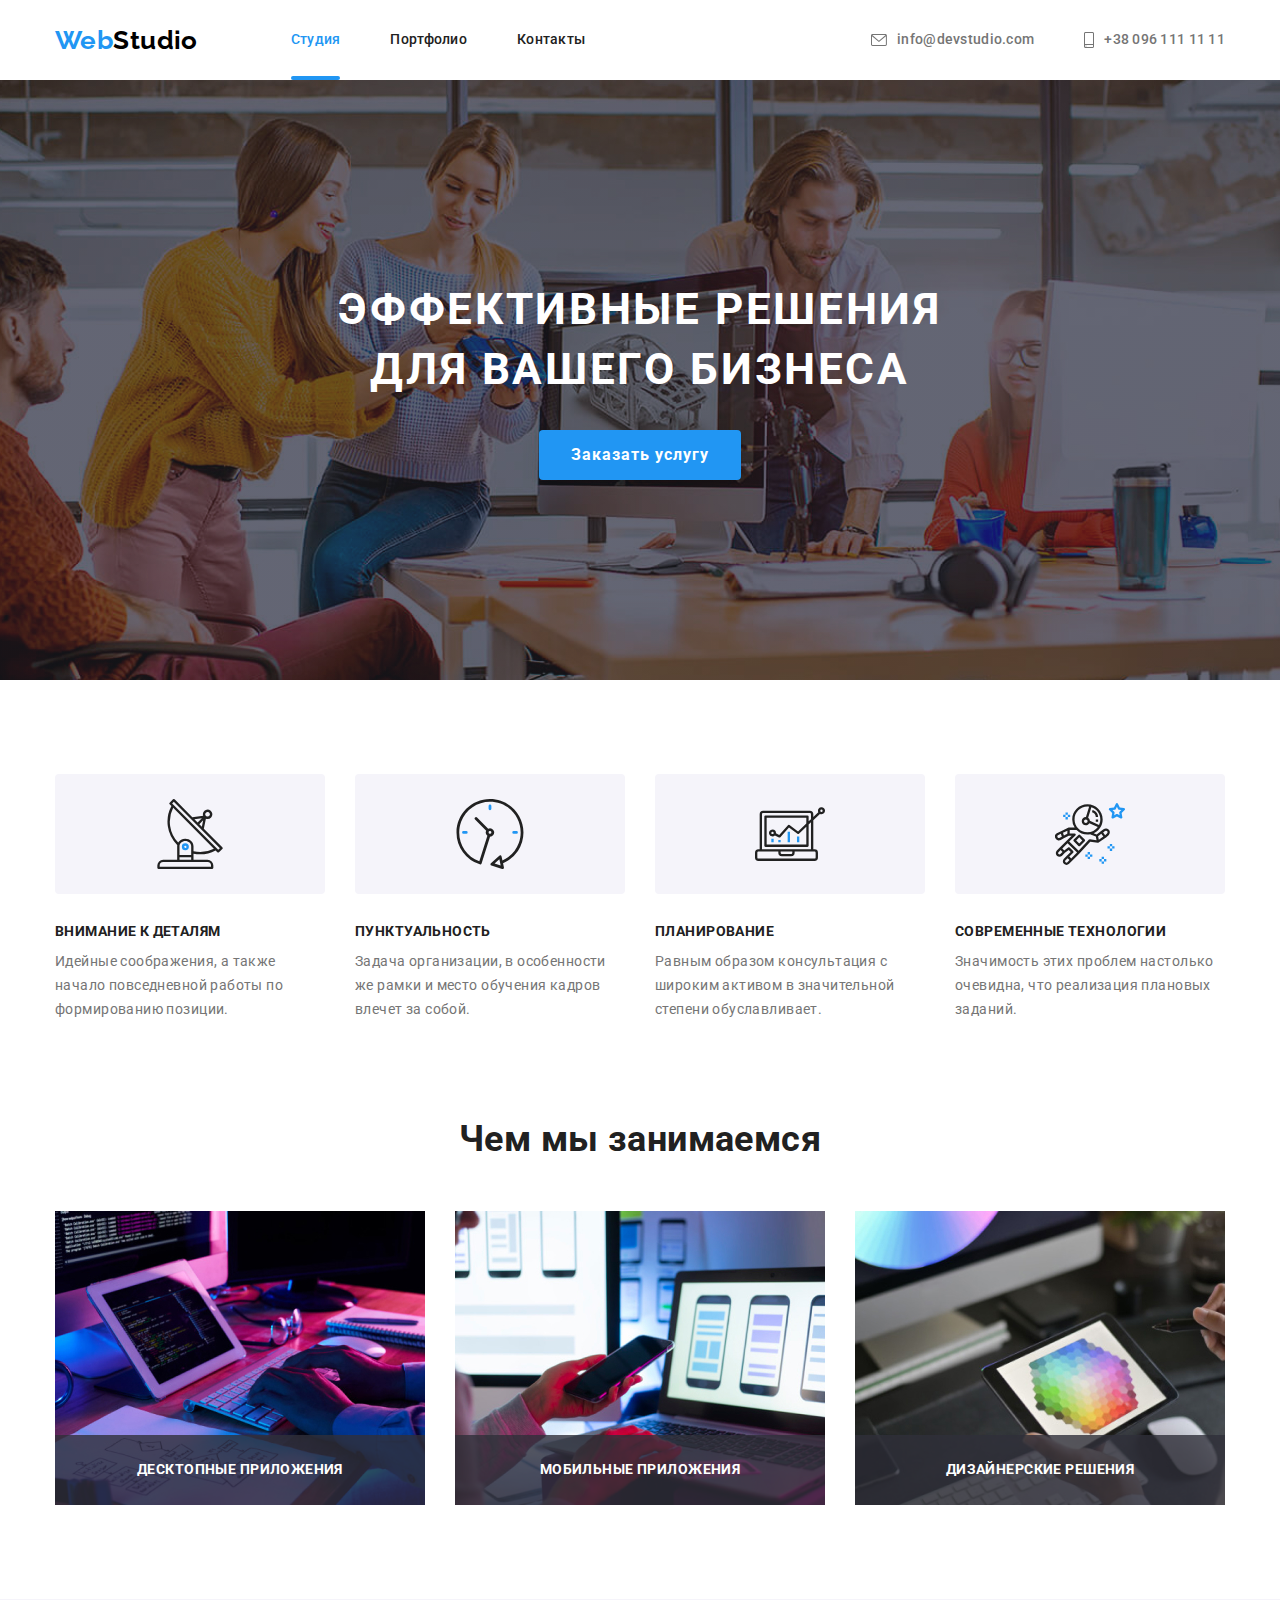
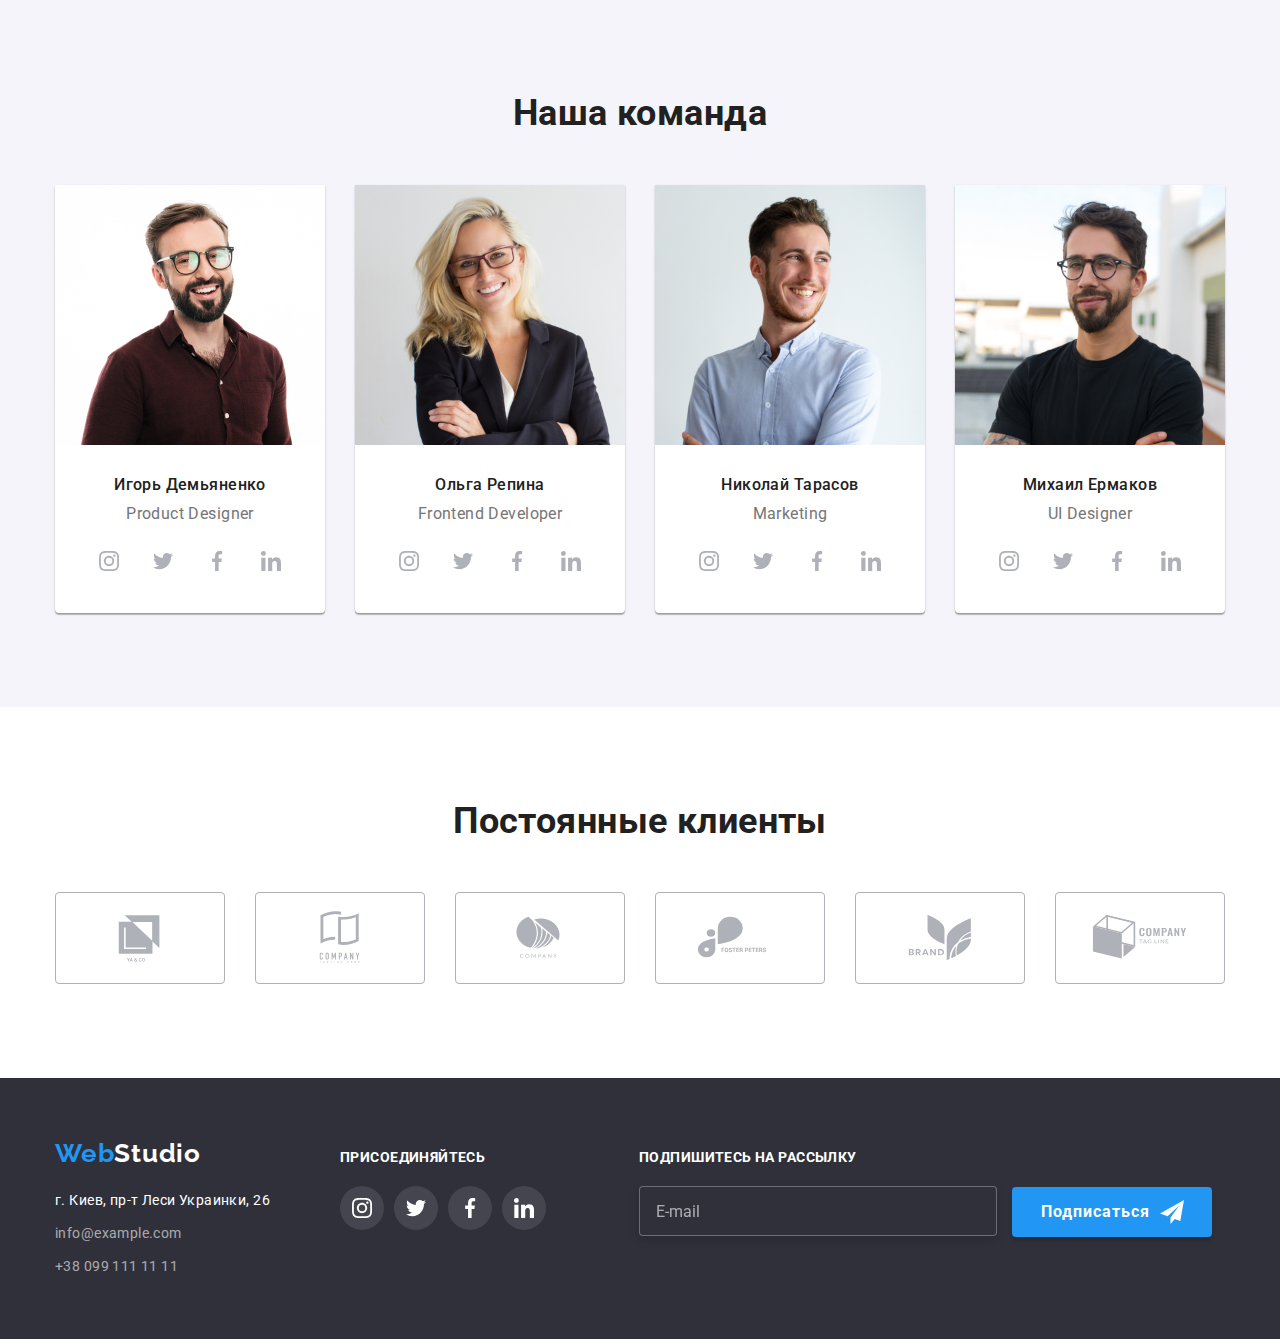
==== index.html @ da0dde0f "Initial commit" ====
<!DOCTYPE html>
<html lang="ru">
<head>
<meta charset="UTF-8">
<meta http-equiv="X-UA-Compatible" content="IE=edge">
<meta name="viewport" content="width=device-width, initial-scale=1.0">
<title>Студія</title>
<!-- Шрифти -->
<link rel="preconnect" href="https://fonts.googleapis.com">
<link rel="preconnect" href="https://fonts.gstatic.com" crossorigin>
<link href="https://fonts.googleapis.com/css2?family=Raleway:wght@700&family=Roboto:wght@400;500;700;900&display=swap"
    rel="stylesheet">
    <!-- Нормалізація стилів -->
    <link rel="stylesheet" href="https://cdn.jsdelivr.net/npm/modern-normalize@1.1.0/modern-normalize.min.css">
    <!-- Підключення стилів -->
<link rel="stylesheet" href="./css/styles.css">
</head>
<body>
    <!-- Секція хедер -->
<header class="header">
<div class="container header-container">
<nav class="header-nav">
    <a class="header-logo link" href="./index.html"> <span class="organization">Web</span>Studio</a>
    <ul class="header-list list">
    <li class="header-list-item"><a class="header-link link current-link" href="./index.html">Студия</a></li>
    <li class="header-list-item"><a class="header-link link" href="./portfolio.html">Портфолио</a></li>
    <li class="header-list-item"><a class="header-link link" href="">Контакты</a></li>
    </ul>
</nav>
<ul class="header-group list">
<li class="header-gp">
    <a class="header-contact link" href="mailto:info@devstudio.com">
    <svg class="header-icon" width="16" height="12">
        <use href="./images/icons.svg#icon-mail"></use>
    </svg>
    info@devstudio.com</a>
</li>
<li class="header-gp">
    <a class="header-contact link" href="tel:+380961111111">
    <svg class="header-icon" width="10" height="16">
        <use href="./images/icons.svg#icon-smartphone"></use>
    </svg>
    +38 096 111 11 11</a>
</li>
</ul>
</div>
</header>
<!-- Блок мейн -->
<main>
    <!-- Секція Hero-->
<section class="hero hero-overlay">
    <div class="container">
    <h1 class="hero-title">Эффективные решения для вашего бизнеса</h1>
    <button class="hero-button" type="button" data-modal-open>Заказать услугу</button>
    </div>
</section>
<!-- Features -->
<section class="features section">
    <div class="container">
    <h2 hidden class="visually-hidden">Особенности</h2>
    <ul class="features-list list">
        <li class="features-list-item">
            <div class="feature-box">
                <svg width="70" height="70">
                    <use href="./images/icons.svg#icon-antenna"></use>
                </svg>
                </div>
            <h3 class="upper-text">Внимание к деталям</h3>
            <p class="under-text">Идейные соображения, а также начало повседневной работы по формированию позиции.</p>
            </li>
        <li class="features-list-item">
            <div class="feature-box">
                <svg width="70" height="70">
                    <use href="./images/icons.svg#icon-clock"></use>
                </svg>
            </div>
            <h3 class="upper-text">Пунктуальность</h3>
            <p class="under-text">Задача организации, в особенности же рамки и место обучения кадров влечет за собой.</p>
        </li>
        <li class="features-list-item">
            <div class="feature-box">
                <svg width="70" height="70">
                    <use href="./images/icons.svg#icon-diagram"></use>
                </svg>
            </div>
            <h3 class="upper-text">Планирование</h3>
            <p class="under-text">Равным образом консультация с широким активом в значительной степени обуславливает.</p>
        </li>
        <li class="features-list-item">
            <div class="feature-box">
                <svg width="70" height="70">
                    <use href="./images/icons.svg#icon-astronaut"></use>
                </svg>
            </div>
            <h3 class="upper-text">Современные технологии</h3>
            <p class="under-text">Значимость этих проблем настолько очевидна, что реализация плановых заданий.</p>
        </li>
    </ul>
    </div>
</section>
<!-- About -->
<section class="about section-about">
    <div class="container">
    <h2 class="section-title">Чем мы занимаемся</h2>
    <ul class="about-list card-set list">
        <li class="about-desktop card-set-item">
            <div class="about-overlay">
            <img src="./images/about/box-1.jpg" alt="Рабочий стол" width="370" height="294" />
            <p class="about-desc">Десктопные приложения</p>
        </div>
        </li>
        <li class="about-desktop card-set-item">
            <div class="about-overlay">
            <img src="./images/about/box-2.jpg" alt="Рабочий стол" width="370" height="294" />
            <p class="about-desc">Мобильные приложения</p>
        </div>
        </li>
        <li class="about-desktop card-set-item">
            <div class="about-overlay">
                <img src="./images/about/box-3.jpg" alt="Рабочий стол" width="370" height="294" />
            <p class="about-desc">Дизайнерские решения</p>
        </div>
        </li>
    </ul>
    </div>
</section>
<!-- Team -->
<section class="team section">
    <div class="container">
    <h2 class="section-title">Наша команда</h2>
    <ul class="team-list card-set list">
        <li class="about-team card-set-item">
            <img src="./images/team/team-card-1.jpg" alt="Дизайнер продукту" width="270" height="260"/>
            <div class="card-team">
                <h3 class="upper-title">Игорь Демьяненко</h3>
                <p class="under-txt" lang="en">Product Designer</p>
                <ul class="team-social list">
                <li class="social-item">
                <a class="social-link link" aria-label="instagram" href="">
                    <svg class="social-icon" width="20" height="20">
                        <use href="./images/icons.svg#icon-instagram"></use>
                    </svg>
                </a>
                    </li>
                    <li class="social-item">
                        <a class="social-link link" aria-label="twitter" href="">
                            <svg class="social-icon" width="20" height="20">
                                <use href="./images/icons.svg#icon-twitter"></use>
                            </svg>
                        </a>
                    </li>
                    <li class="social-item">
                        <a class="social-link link" aria-label="facebook" href="">
                            <svg class="social-icon" width="20" height="20">
                                <use href="./images/icons.svg#icon-facebook"></use>
                            </svg>
                        </a>
                    </li>
                    <li class="social-item">
                        <a class="social-link link" aria-label="linkedin" href="">
                            <svg class="social-icon" width="20" height="20">
                                <use href="./images/icons.svg#icon-linkedin"></use>
                            </svg>
                        </a>
                    </li>
                    </ul>
                </div>
            </li>
        <li class="about-team card-set-item">
            <img src="./images/team/team-card-2.jpg" alt="Фронтенд розробник" width="270" height="260"/>
            <div class="card-team">
                <h3 class="upper-title">Ольга Репина</h3>
                <p class="under-txt" lang="en">Frontend Developer</p>
                <ul class="team-social list">
                    <li class="social-item">
                        <a class="social-link link"  aria-label="instagram" href="">
                            <svg class="social-icon" width="20" height="20">
                                <use href="./images/icons.svg#icon-instagram"></use>
                            </svg>
                        </a>
                    </li>
                    <li class="social-item">
                        <a class="social-link link" aria-label="twitter" href="">
                            <svg class="social-icon" width="20" height="20">
                                <use href="./images/icons.svg#icon-twitter"></use>
                            </svg>
                        </a>
                    </li>
                    <li class="social-item">
                        <a class="social-link link" aria-label="facebook" href="">
                            <svg class="social-icon" width="20" height="20">
                                <use href="./images/icons.svg#icon-facebook"></use>
                            </svg>
                        </a>
                    </li>
                    <li class="social-item">
                        <a class="social-link link" aria-label="linkedin" href="">
                            <svg class="social-icon" width="20" height="20">
                                <use href="./images/icons.svg#icon-linkedin"></use>
                            </svg>
                        </a>
                    </li>
                </ul>
                </div>
            </li>
        <li class="about-team card-set-item">
            <img src="./images/team/team-card-3.jpg" alt="Маркетинг" width="270" height="260"/>
            <div class="card-team">
                <h3 class="upper-title">Николай Тарасов</h3>
                <p class="under-txt" lang="en">Marketing</p>
                <ul class="team-social list">
                    <li class="social-item">
                        <a class="social-link link" aria-label="instagram" href="">
                            <svg class="social-icon" width="20" height="20">
                                <use href="./images/icons.svg#icon-instagram"></use>
                            </svg>
                        </a>
                    </li>
                    <li class="social-item">
                        <a class="social-link link" aria-label="twitter" href="">
                            <svg class="social-icon" width="20" height="20">
                                <use href="./images/icons.svg#icon-twitter"></use>
                            </svg>
                        </a>
                    </li>
                    <li class="social-item">
                        <a class="social-link link" aria-label="facebook" href="">
                            <svg class="social-icon" width="20" height="20">
                                <use href="./images/icons.svg#icon-facebook"></use>
                            </svg>
                        </a>
                    </li>
                    <li class="social-item">
                        <a class="social-link link" aria-label="linkedin" href="">
                            <svg class="social-icon" width="20" height="20">
                                <use href="./images/icons.svg#icon-linkedin"></use>
                            </svg>
                        </a>
                    </li>
                </ul>
                </div>
            </li>
        <li class="about-team card-set-item">
            <img src="./images/team/team-card-4.jpg" alt="Дизайнер інтерфейсу користувача" width="270" height="260"/>
            <div class="card-team">
                <h3 class="upper-title">Михаил Ермаков</h3>
                <p class="under-txt" lang="en">UI Designer</p>
                <ul class="team-social list">
                    <li class="social-item">
                        <a class="social-link link" aria-label="instagram" href="">
                            <svg class="social-icon" width="20" height="20">
                                <use href="./images/icons.svg#icon-instagram"></use>
                            </svg>
                        </a>
                    </li>
                    <li class="social-item">
                        <a class="social-link link" aria-label="twitter" href="">
                            <svg class="social-icon" width="20" height="20">
                                <use href="./images/icons.svg#icon-twitter"></use>
                            </svg>
                        </a>
                    </li>
                    <li class="social-item">
                        <a class="social-link link" aria-label="facebook" href="">
                            <svg class="social-icon" width="20" height="20">
                                <use href="./images/icons.svg#icon-facebook"></use>
                            </svg>
                        </a>
                    </li>
                    <li class="social-item">
                        <a class="social-link link" aria-label="linkedin" href="">
                            <svg class="social-icon" width="20" height="20">
                                <use href="./images/icons.svg#icon-linkedin"></use>
                            </svg>
                        </a>
                    </li>
                </ul>
                </div>
            </li>
    </ul>
    </div>
</section>
<!-- Clients -->
<section class="clients section">
    <div class="container">
        <h2 class="section-title">Постоянные клиенты</h2>
        <ul class="client-list list">
            <li class="client-item">
                <a class="client-link link" href="">
                    <svg class="client-icon" width="106" height="60"> 
                        <use href="./images/icons.svg#icon-client-1"></use>
                    </svg>
                </a>
            </li>
            <li class="client-item">
                <a class="client-link link" href="">
                    <svg class="client-icon" width="106" height="60">
                        <use href="./images/icons.svg#icon-client-2"></use>
                    </svg>
                </a>
            </li>
            <li class="client-item">
                <a class="client-link link" href="">
                    <svg class="client-icon" width="106" height="60">
                        <use href="./images/icons.svg#icon-client-3"></use>
                    </svg>
                </a>
            </li>
            <li class="client-item">
                <a class="client-link link" href="">
                    <svg class="client-icon" width="106" height="60">
                        <use href="./images/icons.svg#icon-client-4"></use>
                    </svg>
                </a>
            </li>
            <li class="client-item">
                <a class="client-link link" href="">
                    <svg class="client-icon" width="106" height="60">
                        <use href="./images/icons.svg#icon-client-5"></use>
                    </svg>
                </a>
            </li>
            <li class="client-item">
                <a class="client-link link" href="">
                    <svg class="client-icon" width="106" height="60">
                        <use href="./images/icons.svg#icon-client-6"></use>
                    </svg>
                </a>
            </li>
        </ul>
    </div>
</section>
</main>
<!-- Секція футер -->
<footer class="footer">
    <div class="container footer-container">
        <div class="footer-tank">
        <a class="footer-logo link" href="./index.html"> <span class="organization">Web</span>Studio</a>
        <address class="address">
        <ul class="footer-group list">
    <li class="footer-address"><a class="footer-link-address link" href="https://goo.gl/maps/piqngm7oDQpEDh6u6" target="_blank" rel="noopener nofollow noreferrer">г. Киев, пр-т Леси
        Украинки, 26</a></li>
    <li class="footer-contact"><a class="footer-link link" href="mailto:info@example.com">info@example.com</a></li>
    <li class="footer-contact"><a class="footer-link link" href="tel:+380991111111">+38 099 111 11 11</a></li>
    </ul>
    </address>
    </div>
    <div class="footer-social">
        <p class="footer-subtitle">присоединяйтесь</p>
        <ul class="footer-social-list list">
            <li class="footer-social-item">
                <a class="footer-social-link link" href="">
                    <svg class="footer-social-icon" width="20" height="20">
                        <use href="./images/icons.svg#icon-instagram"></use>
                    </svg>
                </a>
            </li>
            <li class="footer-social-item">
                <a class="footer-social-link link" href="">
                    <svg class="footer-social-icon" width="20" height="20">
                        <use href="./images/icons.svg#icon-twitter"></use>
                    </svg>
                </a>
            </li>
            <li class="footer-social-item">
                <a class="footer-social-link link" href="">
                    <svg class="footer-social-icon" width="20" height="20">
                        <use href="./images/icons.svg#icon-facebook"></use>
                    </svg>
                </a>
            </li>
            <li class="footer-social-item">
                <a class="footer-social-link link" href="">
                    <svg class="footer-social-icon" width="20" height="20">
                        <use href="./images/icons.svg#icon-linkedin"></use>
                    </svg>
                </a>
            </li>
        </ul>
    </div>
    <!-- Форма підписки -->
    <form>
        <label class="footer-form">
            <p class="footer-form-title">Подпишитесь на рассылку</p>
            <input class="footer-form-contact" type="email" name="email" placeholder="E-mail" required />
            <button class="footer-form-button" type="submit">Подписаться
                <svg class="footer-form-icon" width="24" height="24">
                    <use href="./images/icons.svg#icon-send"></use>
                </svg>
            </button>
        </label>
    </form>
    </div>
</footer>
<!-- Модальне вікно -->
<div class="backdrop is-hidden" data-modal>
    <div class="modal">
        <button class="modal-close-button" type="button" data-modal-close>
        <svg class="modal-icon-close" width="18" height="18">
            <use href="./images/icons.svg#icon-close"></use>
        </svg>
        </button>
            <form>
                <strong class="modal-form-title">Оставьте свои данные, мы вам перезвоним</strong>
            <label class="modal-form-user">
                <span class="modal-form-name">Имя</span>
                <input class="modal-form-data" type="text" name="user-name">
                <svg class="modal-form-icon" width="18" height="18">
                    <use href="./images/icons.svg#icon-human"></use>
                </svg>
            </label>
            <label class="modal-form-user">
                <span class="tel-mail-comment">Телефон</span>
                <input class="modal-form-data" type="tel" name="phone-number">
                <svg class="modal-form-icon" width="18" height="18">
                    <use href="./images/icons.svg#icon-phone"></use>
                </svg>
            </label>
            <label class="modal-form-user">
                <span class="tel-mail-comment">Почта</span>
                <input class="modal-form-data" type="email" name="email">
                <svg class="modal-form-icon" width="18" height="18">
                    <use href="./images/icons.svg#icon-email"></use>
                </svg> 
            </label>
            <label class="modal-comment">
                <span class="tel-mail-comment">Комментарий</span>
                <textarea class="modal-form-comment" placeholder="Введите текст"></textarea>
            </label>
            <label class="form-checkbox">
                <input class="visually-hidden form-checkbox-input" type="checkbox" name="user-agreement" checked>
                <span class="form-checkbox-custom-checkbox">
                    <svg class="form-checkbox-icon" width="11" height="8">
                        <use href="./images/icons.svg#icon-check"></use>
                    </svg>
                </span>
                <span class="form-checkbox-agreement">Соглашаюсь с рассылкой и принимаю
                <a class="form-checkbox-conditions" href="">Условия договора</a>
                </span>
            </label>
            <button class="modal-form-button" type="submit">Отправить</button>
        </form>
        </div>
    </div>
<script src="./js/modal.js"></script>
</body>
</html>
---- css/styles.css ----
:root {
    --main-font: "Roboto";
    --secondary-font: "Raleway";
    --accent-txt-color: #2196F3;
    --txt-color: #757575;
    --whte-txt-color: #FFFFFF;
    --dark-txt-color: #212121;

    --items: 3;
    --indent: 30px;
}

body {
    font-family: var(--main-font), sans-serif;
    font-size: 14px;
    color: var(--txt-color);
    background-color: var(--whte-txt-color);
    letter-spacing: 0.03em;
}

h1,
h2,
h3,
h4,
h5,
h6,
p,
ul {
    margin: 0;
}

img {
    display: block;
    max-width: 100%;
    height: auto;
}

.container {
    width: 1200px;
    padding-left: 15px;
    padding-right: 15px;
    margin-left: auto;
    margin-right: auto;
}

.link {
    text-decoration: none;
}

.list {
    list-style: none;
    margin: 0;
    padding: 0;
}

.header {
    background-color: var(--whte-txt-color);
}

.header-container {
    display: flex;
    align-items: center;
}

.header-nav {
    display: flex;
    align-items: center;
}

.header-list {
    display: flex;
    align-items: center;
}

.header-logo {
    font-family: Raleway;
    font-style: normal;
    font-weight: 700;
    font-size: 26px;
    line-height: 1.19;
    color: #000000;
    margin-right: 93px;

}

.organization {
    font-family: Raleway;
    font-style: normal;
    font-weight: 700;
    font-size: 26px;
    line-height: 1.19;
    color: var(--accent-txt-color)
}

.header-list-item:not(:last-child) {
    margin-right: 50px;
}

.header-link {
    font-weight: 500;
    line-height: 1.14;
    letter-spacing: 0.02em;
    color: var(--dark-txt-color);
    display: block;
    padding: 32px 0;

    transition-property: color;
    transition-duration: 250ms;
    transition-timing-function: cubic-bezier(0.4, 0, 0.2, 1);
}

.current-link {
    position: relative;
    color: var(--accent-txt-color);

}

.current-link::after {
    content: "";
    position: absolute;
    bottom: 0;
    left: 0;
    width: 100%;
    height: 4px;
    background-color: var(--accent-txt-color);
    border-radius: 2px;
}


.header-link:hover,
.header-link:focus {
    color: var(--accent-txt-color);
}

.header-group {
    margin-left: auto;
    display: flex;
    align-items: center;

}

.header-gp {
    font-weight: 500;
    line-height: 1.14;
    letter-spacing: 0.02em;
    color: var(--txt-color);
    margin-right: 50px;
}

.header-gp:last-child {
    margin-right: 0;
}

.header-contact {
    line-height: 1.14;
    letter-spacing: 0.02em;
    color: var(--txt-color);
    display: flex;
    align-items: center;
    padding: 32px 0;

    transition-property: color;
    transition-duration: 250ms;
    transition-timing-function: cubic-bezier(0.4, 0, 0.2, 1);
}

.header-icon {
    margin-right: 10px;
    fill: currentColor;

    transition-property: fill;
    transition-duration: 250ms;
    transition-timing-function: cubic-bezier(0.4, 0, 0.2, 1);
}

.header-contact:hover,
.header-contact:focus {
    color: var(--accent-txt-color);
}

.header-icon:hover,
.header-icon:focus {
    fill: var(--accent-txt-color);
}

.hero {
    background-color: #2F303A;
    text-align: center;
    padding: 200px 0;
}

.hero-overlay {
    max-width: 1600px;
    margin: 0 auto;
    background-image: linear-gradient(to right, rgba(47, 48, 58, 0.4), rgba(47, 48, 58, 0.4)),
        url(../images/hero/new-photo.jpg);
    background-repeat: no-repeat;
    background-size: cover;
    background-position: center;
}

.section {
    padding-top: 94px;
    padding-bottom: 94px;
}



.hero-title {
    font-size: 44px;
    line-height: 1.36;
    text-align: center;
    letter-spacing: 0.06em;
    text-transform: uppercase;
    color: var(--whte-txt-color);
    width: 696px;
    height: 120px;
    margin-left: auto;
    margin-right: auto;
    margin-bottom: 30px;
}

.hero-button {
    font-weight: 700;
    font-size: 16px;
    line-height: 1.88;
    text-align: center;
    letter-spacing: 0.06em;
    color: var(--whte-txt-color);
    background-color: var(--accent-txt-color);
    cursor: pointer;
    padding: 10px 32px;
    margin-left: auto;
    margin-right: auto;
    border-radius: 4px;
    border: none;
    box-shadow: 0px 4px 4px rgba(0, 0, 0, 0.15);

    transition-property: background-color;
    transition-duration: 250ms;
    transition-timing-function: cubic-bezier(0.4, 0, 0.2, 1);
}

.hero-button:hover {
    background-color: #188CE8;
}

.hero-button:focus {
    background-color: var(--accent-txt-color);
}

.visually-hidden {
    position: absolute;
    width: 1px;
    height: 1px;
    margin: -1px;
    border: 0;
    padding: 0;

    white-space: nowrap;
    clip-path: inset(100%);
    clip: rect(0 0 0 0);
    overflow: hidden;
}

.features-list {
    display: flex;
}

.features-list-item:not(:last-child) {
    margin-right: 30px;
    width: 270px;
}

.feature-box {
    display: flex;
    align-items: center;
    justify-content: center;
    height: 120px;
    margin-bottom: 30px;
    border-radius: 4px;
    background-color: #F5F4FA;
}

.upper-text {
    font-size: 14px;
    line-height: 1.14;
    text-transform: uppercase;
    color: var(--dark-txt-color);
    margin-bottom: 10px;
}

.under-text {
    line-height: 1.71;
    width: 270px;
    height: 75px;
}

.section-about {
    padding-top: 0;
    padding-bottom: 94px;
}

.section-title {
    font-size: 36px;
    line-height: 1.16;
    text-align: center;
    color: var(--dark-txt-color);
    margin-bottom: 50px;
}

.about-overlay {
    position: relative;
}

.about-desc {
    position: absolute;
    display: flex;
    align-items: center;
    justify-content: center;
    left: 0;
    bottom: 0;
    font-weight: 700;
    line-height: 1.14;
    text-transform: uppercase;
    color: var(--whte-txt-color);
    width: 100%;
    height: 70px;
    background-color: rgba(47, 48, 58, 0.8);
}

.about-team {
    width: 270px;
    background: var(--whte-txt-color);
    box-shadow: 0px 1px 3px rgba(0, 0, 0, 0.12), 0px 1px 1px rgba(0, 0, 0, 0.14), 0px 2px 1px rgba(0, 0, 0, 0.2);
    border-radius: 0px 0px 4px 4px;
    border: none;
}

.card-set {
    display: flex;
    flex-wrap: wrap;
    margin: calc(-1 * var(--indent) / 2);
}

.card-set-item {
    flex-basis: calc((100% - var(var(--indent)) * var(--items)) / var(--items));
    margin: calc(var(--indent) / 2);
}

.team {
    background-color: #F5F4FA;
}

.team-list {
    --items: 4;
}

.card-team {
    padding: 30px 0;
}

.upper-title {
    font-weight: 500;
    font-size: 16px;
    line-height: 1.19;
    color: var(--dark-txt-color);
    margin-bottom: 10px;
    text-align: center;
}

.under-txt {
    font-size: 16px;
    line-height: 1.19;
    text-align: center;
    margin-bottom: 16px;
}

.team-social {
    display: flex;
    justify-content: center;
}

.social-item:not(:last-child) {
    margin-right: 10px;
}

.social-link {
    display: flex;
    align-items: center;
    justify-content: center;
    width: 44px;
    height: 44px;
    border-radius: 50%;

    transition-property: background-color;
    transition-duration: 250ms;
    transition-timing-function: cubic-bezier(0.4, 0, 0.2, 1);
}

.social-icon {
    fill: #AFB1B8;

    transition-property: fill;
    transition-duration: 250ms;
    transition-timing-function: cubic-bezier(0.4, 0, 0.2, 1);
}

.social-link:hover,
.social-link:focus {
    background-color: var(--accent-txt-color);
}

.social-link:hover .social-icon,
.social-link:focus .social-icon {
    fill: var(--whte-txt-color)
}

.client-list {
    display: flex;
    justify-content: center;
}

.client-item:not(:last-child) {
    margin-right: 30px;
}

.client-link {
    display: flex;
    align-items: center;
    justify-content: center;
    width: 170px;
    height: 92px;
    border: 1px solid #AFB1B8;
    border-radius: 4px;

    transition-property: border;
    transition-duration: 250ms;
    transition-timing-function: cubic-bezier(0.4, 0, 0.2, 1);
}

.client-icon {
    fill: #AFB1B8;

    transition-property: fill;
    transition-duration: 250ms;
    transition-timing-function: cubic-bezier(0.4, 0, 0.2, 1);
}

.client-link:hover,
.client-link:focus {
    border: 1px solid var(--accent-txt-color);
}

.client-link:hover .client-icon,
.client-link:focus .client-icon {
    fill: var(--accent-txt-color)
}

.about-portfolio {
    display: flex;
    align-items: center;
    justify-content: center;
    margin-bottom: 50px;
}

.about-portfolio-item:not(:last-child) {
    margin-right: 8px;
}

.filter-button {
    font-weight: 500;
    font-family: inherit;
    font-size: 16px;
    line-height: 1.62;
    letter-spacing: 0.03em;
    color: var(--dark-txt-color);
    padding: 6px 22px;
    background-color: #F5F4FA;
    border: none;
    border-radius: 4px;
    color: var(--dark-txt-color);
    cursor: pointer;

    transition-property: color, background-color, box-shadow;
    transition-duration: 250ms;
    transition-timing-function: cubic-bezier(0.4, 0, 0.2, 1);
}

.filter-button:hover,
.filter-button:focus {
    color: var(--whte-txt-color);
    background-color: var(--accent-txt-color);
    box-shadow: 0px 3px 1px rgba(0, 0, 0, 0.1), 0px 1px 2px rgba(0, 0, 0, 0.08), 0px 2px 2px rgba(0, 0, 0, 0.12);
}

.active {
    color: var(--whte-txt-color);
    background-color: var(--accent-txt-color);
    box-shadow: 0px 3px 1px rgba(0, 0, 0, 0.1), 0px 1px 2px rgba(0, 0, 0, 0.08), 0px 2px 2px rgba(0, 0, 0, 0.12);
}

.about-project-item {
    width: 370px;
    background: var(--whte-txt-color);
    border: 1px solid #EEEEEE;
}

.card-link {
    display: block;
    cursor: pointer;

    transition-property: box-shadow;
    transition-duration: 250ms;
    transition-timing-function: cubic-bezier(0.4, 0, 0.2, 1);
}

.card-link:hover,
.card-link:focus {
    box-shadow: 0px 1px 1px rgba(0, 0, 0, 0.12), 0px 4px 4px rgba(0, 0, 0, 0.06), 1px 4px 6px rgba(0, 0, 0, 0.16);
}

.portfolio-overlay {
    position: relative;
    overflow: hidden;
}

.portfolio-desc {
    position: absolute;
    font-weight: 400;
    font-size: 18px;
    line-height: 1.56;
    color: var(--whte-txt-color);
    background-color: rgba(33, 150, 243, 0.9);
    display: block;
    width: 100%;
    height: 294px;
    top: 0;
    left: 0;
    padding: 63px 24px;

    transform: translateY(100%);
    transition-property: transform;
    transition-duration: 250ms;
    transition-timing-function: cubic-bezier(0.4, 0, 0.2, 1);
}

.portfolio-overlay:hover .portfolio-desc {
    transform: translateY(0);
}

.card-project {
    padding-top: 20px;
    padding-bottom: 20px;
    padding-left: 24px;
    padding-right: 24px;
}

.title-img {
    font-size: 18px;
    line-height: 2;
    letter-spacing: 0.06em;
    color: var(--dark-txt-color);
    margin-bottom: 4px;
}

.under-title {
    font-size: 16px;
    line-height: 1.87;
    color: var(--txt-color);
}

.footer {
    background-color: #2F303A;
    padding-top: 60px;
    padding-bottom: 60px;
}

.footer-container {
    display: flex;
    align-items: baseline;
}

.footer-tank {
    margin-right: 70px;
}

.footer-logo {
    font-family: 'Raleway';
    font-style: normal;
    font-weight: 700;
    font-size: 26px;
    line-height: 31px;
    letter-spacing: 0.03em;
    color: var(--whte-txt-color);
    display: block;
    align-items: center;
    margin-bottom: 20px;
}

.address {
    font-style: normal;
}

.footer-address {
    margin-bottom: 9px;

}

.footer-link-address {
    line-height: 1.71;
    color: var(--whte-txt-color)
}

.footer-contact:not(:last-child) {
    margin-bottom: 9px;
}

.footer-link:hover,
.footer-link:focus {
    color: var(--accent-txt-color);
}

.footer-link {
    line-height: 1.71;
    color: rgba(255, 255, 255, 0.6);

    transition-property: color;
    transition-duration: 250ms;
    transition-timing-function: cubic-bezier(0.4, 0, 0.2, 1);
}

.footer-social{
    margin-right: 93px;
}

.footer-subtitle {
    font-weight: 700;
    line-height: 1.14;
    letter-spacing: 0.03em;
    text-transform: uppercase;
    color: var(--whte-txt-color);
    margin-bottom: 20px;
}

.footer-social-list {
    display: flex;
}

.footer-social-item:not(:last-child) {
    margin-right: 10px;
}

.footer-social-link {
    display: flex;
    align-items: center;
    justify-content: center;
    width: 44px;
    height: 44px;
    border-radius: 50%;
    background-color: rgba(255, 255, 255, 0.1);
    padding: 12px;

    transition-property: background-color;
    transition-duration: 250ms;
    transition-timing-function: cubic-bezier(0.4, 0, 0.2, 1);
}

.footer-social-icon {
    fill: var(--whte-txt-color);
}

.footer-social-link:hover,
.footer-social-link:focus {
    background-color: var(--accent-txt-color);
}

.footer-form{
    display: block;
}

.footer-form-title {
    font-weight: 700;
    line-height: 1.14;
    text-transform: uppercase;
    color: var(--whte-txt-color);
    margin-bottom: 20px;
}

.footer-form-contact {
    width: 358px;
    height: 50px;
    font-size: 16px;
    line-height: 1.25;
    color: rgba(255, 255, 255);
    padding-top: 15px;
    padding-bottom: 15px;
    padding-left: 16px;
    margin-right: 12px;

    border: 1px solid rgba(255, 255, 255, 0.3);
    filter: drop-shadow(0px 4px 4px rgba(0, 0, 0, 0.15));
    border-radius: 4px;
    background-color: #2F303A;
}

.footer-form-contact::placeholder{
    font-size: 16px;
    line-height: 1.25;
    color: rgba(255, 255, 255, 0.6);
}

.footer-form-button {
    display: inline-flex;
    align-items: center;
    text-align: center;
    justify-content: center;
    width: 200px;
    height: 50px;
    font-weight: 700;
    font-size: 16px;
    line-height: 1.88;
    letter-spacing: 0.06em;
    padding: 10px 28px;
    color: var(--whte-txt-color);
    cursor: pointer;

    background-color: var(--accent-txt-color);
    border: none;
    box-shadow: 0px 4px 4px rgba(0, 0, 0, 0.15);
    border-radius: 4px;
}


.footer-form-icon {
    margin-left: 10px;
    fill: currentColor;
}

.backdrop {
    position: fixed;
    top: 0;
    left: 0;
    width: 100%;
    height: 100%;
    background-color: rgba(0, 0, 0, 0.2);

    opacity: 1;
    visibility: visible;
    pointer-events: initial;
    transition-property: opacity, visibility;
    transition-duration: 250ms;
    transition-timing-function: cubic-bezier(0.4, 0, 0.2, 1);
}

.backdrop.is-hidden {
    opacity: 0;
    visibility: hidden;
    pointer-events: none;
}

.modal {
    display: block;
    padding: 40px;
    position: absolute;
    top: 50%;
    left: 50%;
    transform: translate(-50%, -50%);
    min-width: 528px;
    min-height: 581px;
    background-color: var(--whte-txt-color);
    box-shadow: 0px 1px 3px rgba(0, 0, 0, 0.12), 0px 1px 1px rgba(0, 0, 0, 0.14), 0px 2px 1px rgba(0, 0, 0, 0.2);
    border-radius: 4px;
}

.modal-close-button {
    position: absolute;
    top: 8px;
    right: 8px;
    display: flex;
    align-items: center;
    justify-content: center;
    width: 30px;
    height: 30px;
    fill: #000000;
    background-color: var(--whte-txt-color);
    border: 1px solid rgba(0, 0, 0, 0.1);
    border-radius: 50%;
    cursor: pointer;
}

.modal-icon-close{
    position: absolute;
}

.modal-close-button:hover,
.modal-close-button:focus{
    outline: transparent;
    border: 1px solid var(--accent-txt-color);
    fill: var(--accent-txt-color);
}



.modal-form-title{
    display: block;
    font-weight: 700;
    font-size: 20px;
    line-height: 1.15;
    text-align: center;
    color: var(--dark-txt-color);
    margin-bottom: 12px;
}

.modal-form-user{
    display: block;
    position: relative;
    margin-top: 10px;
}

.modal-form-name{
    display: block;
    font-size: 12px;
    line-height: 1.16;
    letter-spacing: 0.01em;
    color: var(--txt-color);
    margin-bottom: 4px;
}

.modal-form-data{
    width: 100%;
    height: 40px;
    border: 1px solid rgba(33, 33, 33, 0.2);
    border-radius: 4px;
    padding-top: 12px;
    padding-bottom: 12px;
    padding-left: 42px;

    transition-property: outline, border;
    transition-duration: 250ms;
    transition-timing-function: cubic-bezier(0.4, 0, 0.2, 1);
}

.modal-form-data:focus{
    outline: transparent;
    border: 1px solid var(--accent-txt-color)
}

.modal-form-icon{
    position: absolute;
    left: 12px;
    bottom: 11px;
    fill: var(--dark-txt-color);
}

.modal-form-data:focus + .modal-form-icon{
    fill: var(--accent-txt-color);
}

.modal-comment{
    display: block;
    margin-bottom: 20px;
    margin-top: 10px;
}

.tel-mail-comment{
    display: block;
    font-size: 12px;
    line-height: 1.16;
    letter-spacing: 0.01em;
    color: var(--txt-color);
    margin-bottom: 4px;
}

.modal-form-comment{
    display: block;
    width: 100%;
    height: 120px;
    border: 1px solid rgba(33, 33, 33, 0.2);
    border-radius: 4px;
    padding: 12px 16px;

    transition-property: outline, border;
    transition-duration: 250ms;
    transition-timing-function: cubic-bezier(0.4, 0, 0.2, 1);
}

.modal-form-comment::placeholder{
    line-height: 1.14;
    letter-spacing: 0.01em;
    color: rgba(117, 117, 117, 0.5);
}

.modal-form-comment:focus{
    outline: transparent;
    border: 1px solid var(--accent-txt-color)
}

.form-checkbox{
    display: flex;
    align-items: center;
    justify-content: center;
    margin-bottom: 30px;
}

.form-checkbox-custom-checkbox{
    display: inline-flex;
    align-items: center;
    justify-content: center;
    width: 16px;
    height: 15px;
    color: var(--whte-txt-color);
    border: 2px solid var(--accent-txt-color);
    border-radius: 4px;
    margin-right: 7px;

}

.form-checkbox-icon{
    fill: var(--whte-txt-color);
}

.form-checkbox-input:checked + .form-checkbox-custom-checkbox{
    background-color: var(--accent-txt-color);
}

.form-checkbox-agreement{
    line-height: 1.71;
    color: var(--txt-color);
}

.form-checkbox-conditions{
    font-weight: 400;
    line-height: 1.71;
    color: var(--accent-txt-color);
}

.modal-form-button{
    display: block;
    width: 200px;
    height: 50px;
    font-weight: 700;
    font-size: 16px;
    line-height: 1.88;
    justify-content: center;
    letter-spacing: 0.06em;
    margin-left: auto;
    margin-right: auto;
    color: var(--whte-txt-color);
    background-color: var(--accent-txt-color);
    border: none;
    box-shadow: 0px 4px 4px rgba(0, 0, 0, 0.15);
    border-radius: 4px;
    cursor: pointer;

    transition-property: background-color;
    transition-duration: 250ms;
    transition-timing-function: cubic-bezier(0.4, 0, 0.2, 1);
}

.modal-form-button:hover{
    background-color: #188CE8 ;
}

.modal-form-button:focus{
    background-color: var(--accent-txt-color);
}
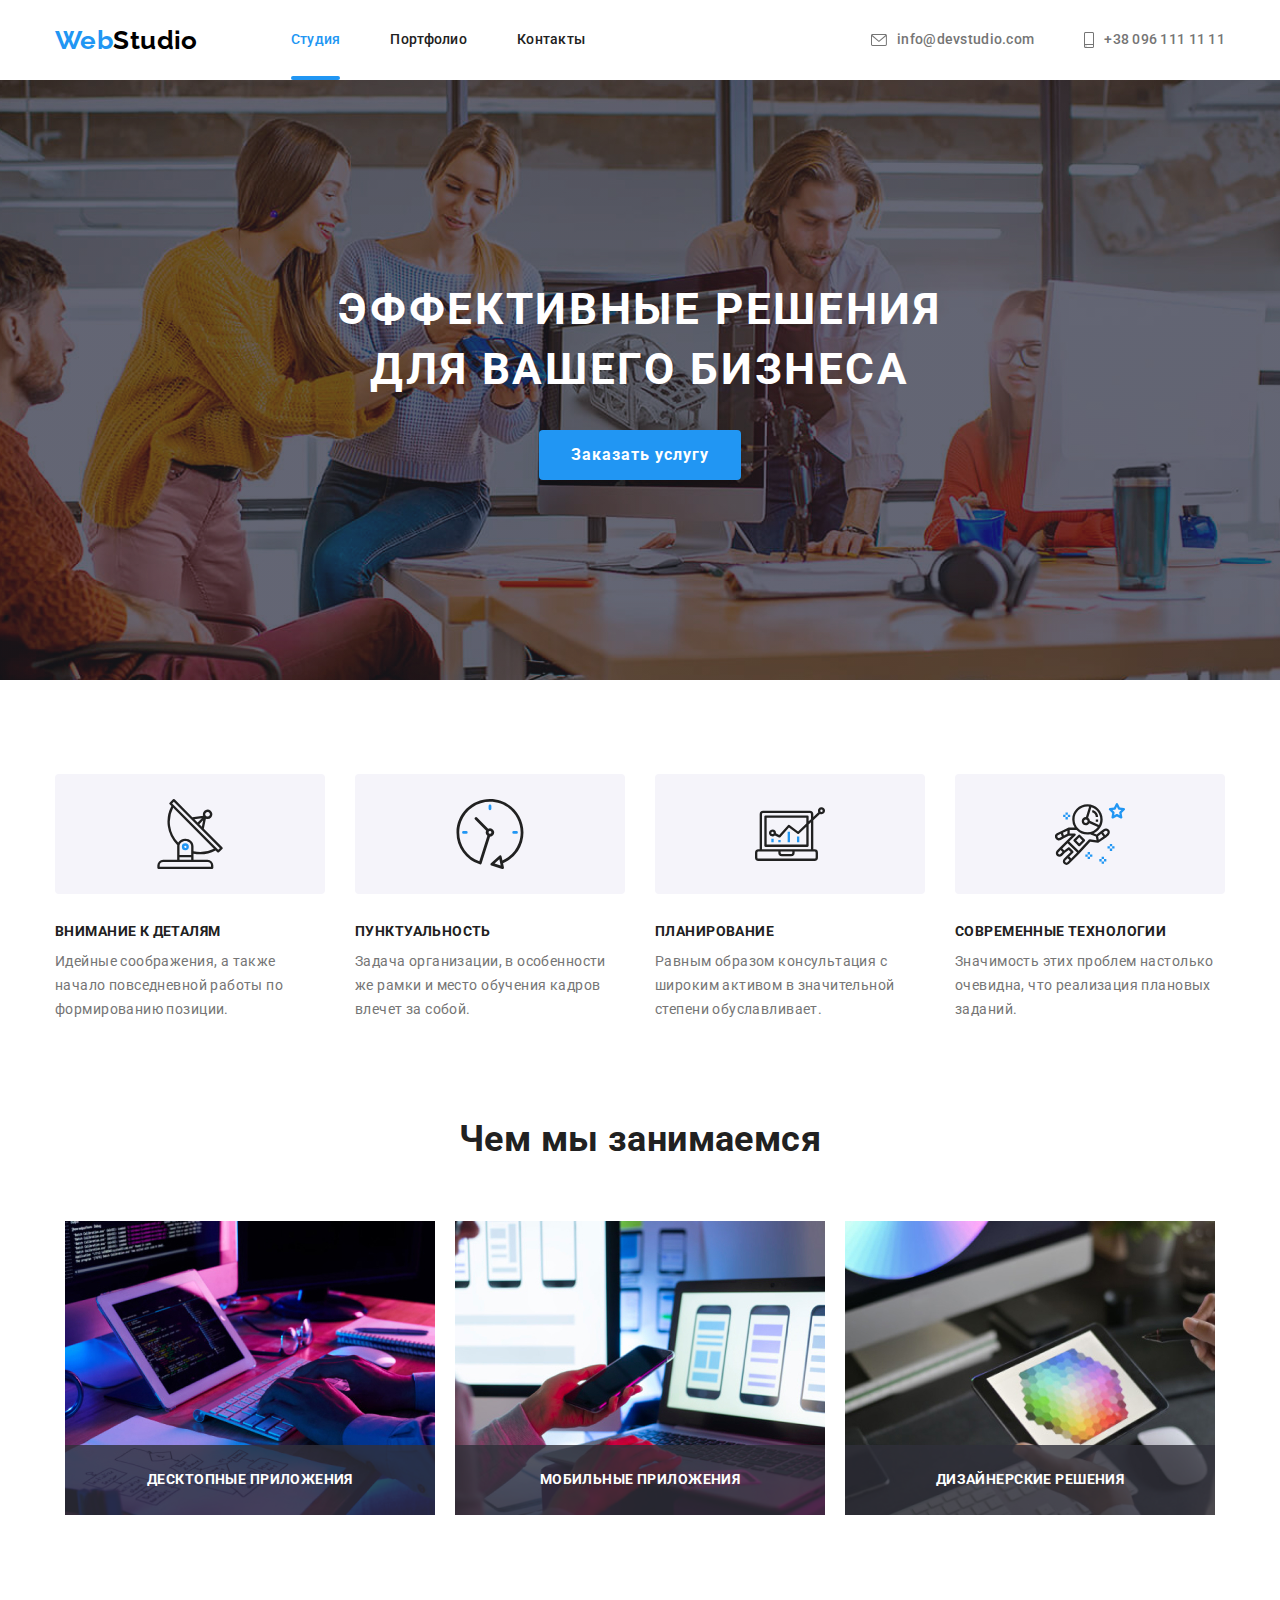
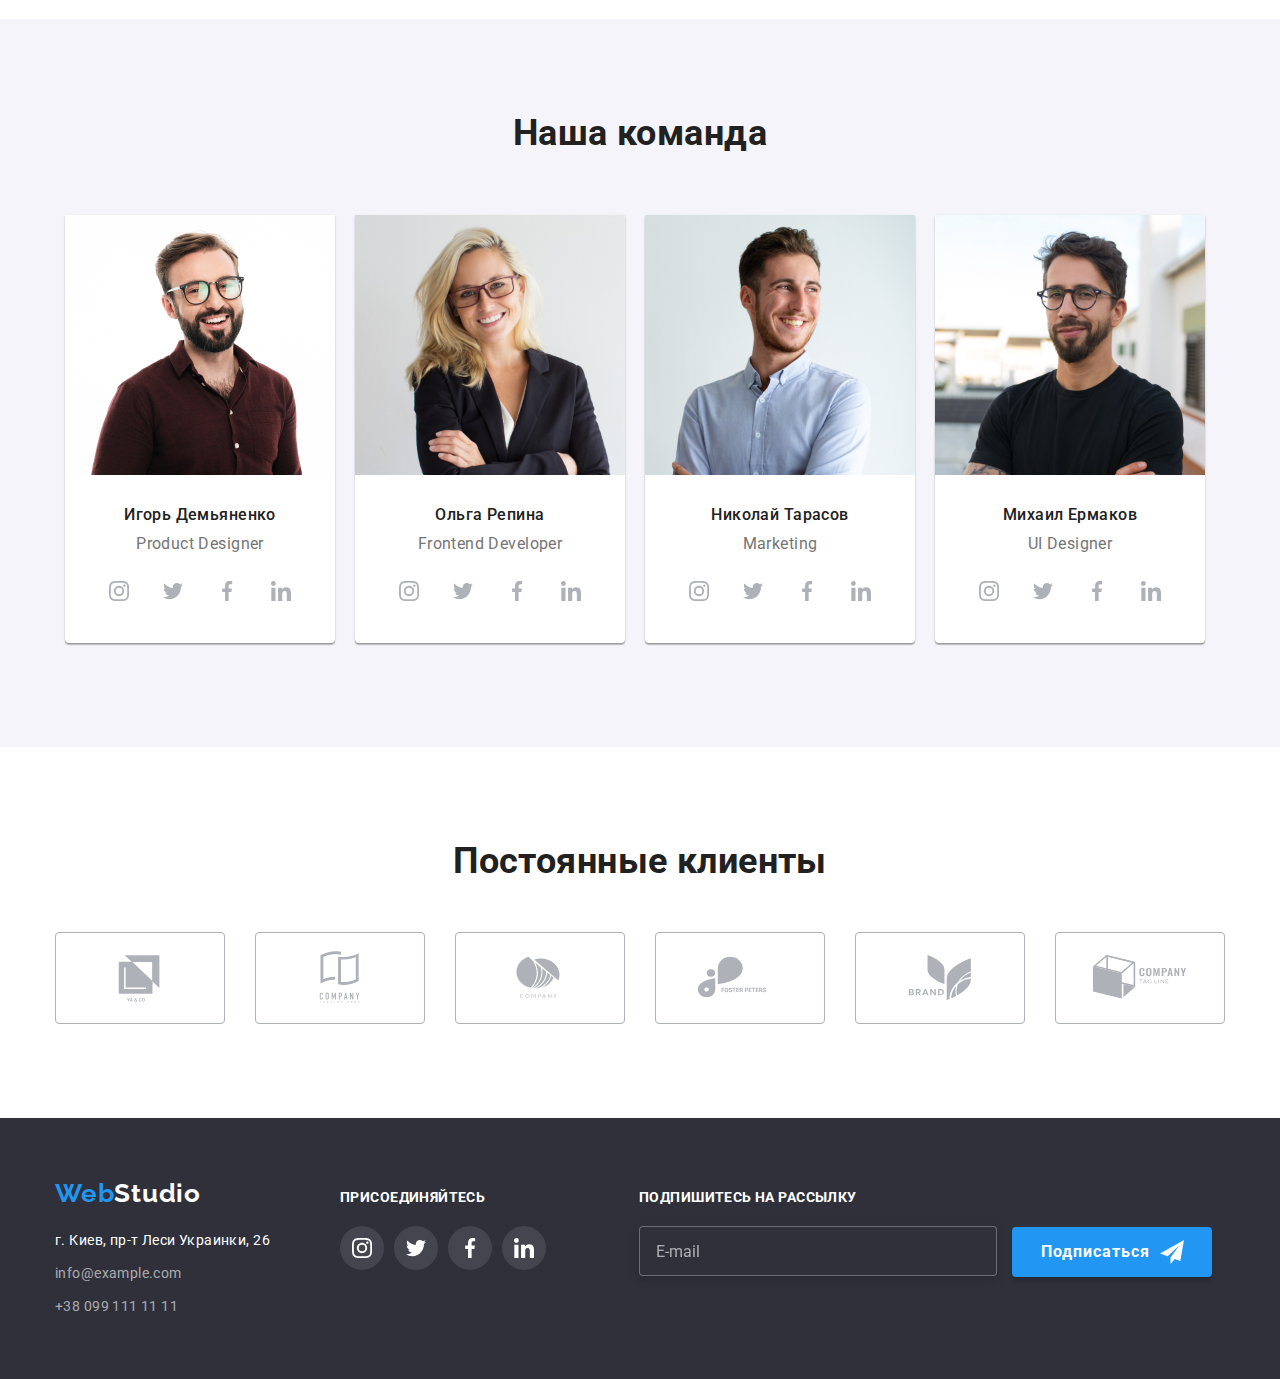
==== commit aba794b0: "add sass" ====
--- a/index.html
+++ b/index.html
@@ -13,6 +13,7 @@
     <!-- Нормалізація стилів -->
     <link rel="stylesheet" href="https://cdn.jsdelivr.net/npm/modern-normalize@1.1.0/modern-normalize.min.css">
     <!-- Підключення стилів -->
+<link rel="stylesheet" href="./css/main.min.css">
 <link rel="stylesheet" href="./css/styles.css">
 </head>
 <body>
@@ -50,75 +51,75 @@
     <!-- Секція Hero-->
 <section class="hero hero-overlay">
     <div class="container">
-    <h1 class="hero-title">Эффективные решения для вашего бизнеса</h1>
-    <button class="hero-button" type="button" data-modal-open>Заказать услугу</button>
+    <h1 class="hero__title">Эффективные решения для вашего бизнеса</h1>
+    <button class="hero__button" type="button" data-modal-open>Заказать услугу</button>
     </div>
 </section>
 <!-- Features -->
 <section class="features section">
     <div class="container">
     <h2 hidden class="visually-hidden">Особенности</h2>
-    <ul class="features-list list">
-        <li class="features-list-item">
-            <div class="feature-box">
+    <ul class="features__list list">
+        <li class="features__item">
+            <div class="features__box">
                 <svg width="70" height="70">
                     <use href="./images/icons.svg#icon-antenna"></use>
                 </svg>
                 </div>
-            <h3 class="upper-text">Внимание к деталям</h3>
-            <p class="under-text">Идейные соображения, а также начало повседневной работы по формированию позиции.</p>
-            </li>
-        <li class="features-list-item">
-            <div class="feature-box">
+            <h3 class="features__title">Внимание к деталям</h3>
+            <p class="features__text">Идейные соображения, а также начало повседневной работы по формированию позиции.</p>
+            </li>
+        <li class="features__item">
+            <div class="features__box">
                 <svg width="70" height="70">
                     <use href="./images/icons.svg#icon-clock"></use>
                 </svg>
             </div>
-            <h3 class="upper-text">Пунктуальность</h3>
-            <p class="under-text">Задача организации, в особенности же рамки и место обучения кадров влечет за собой.</p>
-        </li>
-        <li class="features-list-item">
-            <div class="feature-box">
+            <h3 class="features__title">Пунктуальность</h3>
+            <p class="features__text">Задача организации, в особенности же рамки и место обучения кадров влечет за собой.</p>
+        </li>
+        <li class="features__item">
+            <div class="features__box">
                 <svg width="70" height="70">
                     <use href="./images/icons.svg#icon-diagram"></use>
                 </svg>
             </div>
-            <h3 class="upper-text">Планирование</h3>
-            <p class="under-text">Равным образом консультация с широким активом в значительной степени обуславливает.</p>
-        </li>
-        <li class="features-list-item">
-            <div class="feature-box">
+            <h3 class="features__title">Планирование</h3>
+            <p class="features__text">Равным образом консультация с широким активом в значительной степени обуславливает.</p>
+        </li>
+        <li class="features__item">
+            <div class="features__box">
                 <svg width="70" height="70">
                     <use href="./images/icons.svg#icon-astronaut"></use>
                 </svg>
             </div>
-            <h3 class="upper-text">Современные технологии</h3>
-            <p class="under-text">Значимость этих проблем настолько очевидна, что реализация плановых заданий.</p>
+            <h3 class="features__title">Современные технологии</h3>
+            <p class="features__text">Значимость этих проблем настолько очевидна, что реализация плановых заданий.</p>
         </li>
     </ul>
     </div>
 </section>
 <!-- About -->
-<section class="about section-about">
+<section class="about about-section">
     <div class="container">
-    <h2 class="section-title">Чем мы занимаемся</h2>
-    <ul class="about-list card-set list">
-        <li class="about-desktop card-set-item">
-            <div class="about-overlay">
+    <h2 class="section__title">Чем мы занимаемся</h2>
+    <ul class="about__list card-set list">
+        <li class="about__desktop card-set__item">
+            <div class="about__overlay">
             <img src="./images/about/box-1.jpg" alt="Рабочий стол" width="370" height="294" />
-            <p class="about-desc">Десктопные приложения</p>
+            <p class="about__text">Десктопные приложения</p>
         </div>
         </li>
-        <li class="about-desktop card-set-item">
-            <div class="about-overlay">
+        <li class="about__desktop card-set__item">
+            <div class="about__overlay">
             <img src="./images/about/box-2.jpg" alt="Рабочий стол" width="370" height="294" />
-            <p class="about-desc">Мобильные приложения</p>
+            <p class="about__text">Мобильные приложения</p>
         </div>
         </li>
-        <li class="about-desktop card-set-item">
-            <div class="about-overlay">
+        <li class="about__desktop card-set__item">
+            <div class="about__overlay">
                 <img src="./images/about/box-3.jpg" alt="Рабочий стол" width="370" height="294" />
-            <p class="about-desc">Дизайнерские решения</p>
+            <p class="about__text">Дизайнерские решения</p>
         </div>
         </li>
     </ul>
@@ -127,38 +128,38 @@
 <!-- Team -->
 <section class="team section">
     <div class="container">
-    <h2 class="section-title">Наша команда</h2>
-    <ul class="team-list card-set list">
-        <li class="about-team card-set-item">
+    <h2 class="section__title">Наша команда</h2>
+    <ul class="team__list card-set list">
+        <li class="team__about card-set__item">
             <img src="./images/team/team-card-1.jpg" alt="Дизайнер продукту" width="270" height="260"/>
-            <div class="card-team">
-                <h3 class="upper-title">Игорь Демьяненко</h3>
-                <p class="under-txt" lang="en">Product Designer</p>
+            <div class="team__card">
+                <h3 class="team__title">Игорь Демьяненко</h3>
+                <p class="team__txt" lang="en">Product Designer</p>
                 <ul class="team-social list">
-                <li class="social-item">
-                <a class="social-link link" aria-label="instagram" href="">
-                    <svg class="social-icon" width="20" height="20">
+                <li class="team-social__item">
+                <a class="team-social__link link" aria-label="instagram" href="">
+                    <svg class="team-social__icon" width="20" height="20">
                         <use href="./images/icons.svg#icon-instagram"></use>
                     </svg>
                 </a>
                     </li>
-                    <li class="social-item">
-                        <a class="social-link link" aria-label="twitter" href="">
-                            <svg class="social-icon" width="20" height="20">
+                    <li class="team-social__item">
+                        <a class="team-social__link link" aria-label="twitter" href="">
+                            <svg class="team-social__icon" width="20" height="20">
                                 <use href="./images/icons.svg#icon-twitter"></use>
                             </svg>
                         </a>
                     </li>
-                    <li class="social-item">
-                        <a class="social-link link" aria-label="facebook" href="">
-                            <svg class="social-icon" width="20" height="20">
+                    <li class="team-social__item">
+                        <a class="team-social__link link" aria-label="facebook" href="">
+                            <svg class="team-social__icon" width="20" height="20">
                                 <use href="./images/icons.svg#icon-facebook"></use>
                             </svg>
                         </a>
                     </li>
-                    <li class="social-item">
-                        <a class="social-link link" aria-label="linkedin" href="">
-                            <svg class="social-icon" width="20" height="20">
+                    <li class="team-social__item">
+                        <a class="team-social__link link" aria-label="linkedin" href="">
+                            <svg class="team-social__icon" width="20" height="20">
                                 <use href="./images/icons.svg#icon-linkedin"></use>
                             </svg>
                         </a>
@@ -166,36 +167,36 @@
                     </ul>
                 </div>
             </li>
-        <li class="about-team card-set-item">
+        <li class="team__about card-set__item">
             <img src="./images/team/team-card-2.jpg" alt="Фронтенд розробник" width="270" height="260"/>
-            <div class="card-team">
-                <h3 class="upper-title">Ольга Репина</h3>
-                <p class="under-txt" lang="en">Frontend Developer</p>
+            <div class="team__card">
+                <h3 class="team__title">Ольга Репина</h3>
+                <p class="team__txt" lang="en">Frontend Developer</p>
                 <ul class="team-social list">
-                    <li class="social-item">
-                        <a class="social-link link"  aria-label="instagram" href="">
-                            <svg class="social-icon" width="20" height="20">
+                    <li class="team-social__item">
+                        <a class="team-social__link link"  aria-label="instagram" href="">
+                            <svg class="team-social__icon" width="20" height="20">
                                 <use href="./images/icons.svg#icon-instagram"></use>
                             </svg>
                         </a>
                     </li>
-                    <li class="social-item">
-                        <a class="social-link link" aria-label="twitter" href="">
-                            <svg class="social-icon" width="20" height="20">
+                    <li class="team-social__item">
+                        <a class="team-social__link link" aria-label="twitter" href="">
+                            <svg class="team-social__icon" width="20" height="20">
                                 <use href="./images/icons.svg#icon-twitter"></use>
                             </svg>
                         </a>
                     </li>
-                    <li class="social-item">
-                        <a class="social-link link" aria-label="facebook" href="">
-                            <svg class="social-icon" width="20" height="20">
+                    <li class="team-social__item">
+                        <a class="team-social__link link" aria-label="facebook" href="">
+                            <svg class="team-social__icon" width="20" height="20">
                                 <use href="./images/icons.svg#icon-facebook"></use>
                             </svg>
                         </a>
                     </li>
-                    <li class="social-item">
-                        <a class="social-link link" aria-label="linkedin" href="">
-                            <svg class="social-icon" width="20" height="20">
+                    <li class="team-social__item">
+                        <a class="team-social__link link" aria-label="linkedin" href="">
+                            <svg class="team-social__icon" width="20" height="20">
                                 <use href="./images/icons.svg#icon-linkedin"></use>
                             </svg>
                         </a>
@@ -203,36 +204,36 @@
                 </ul>
                 </div>
             </li>
-        <li class="about-team card-set-item">
+        <li class="team__about card-set__item">
             <img src="./images/team/team-card-3.jpg" alt="Маркетинг" width="270" height="260"/>
-            <div class="card-team">
-                <h3 class="upper-title">Николай Тарасов</h3>
-                <p class="under-txt" lang="en">Marketing</p>
+            <div class="team__card">
+                <h3 class="team__title">Николай Тарасов</h3>
+                <p class="team__txt" lang="en">Marketing</p>
                 <ul class="team-social list">
-                    <li class="social-item">
-                        <a class="social-link link" aria-label="instagram" href="">
-                            <svg class="social-icon" width="20" height="20">
+                    <li class="team-social__item">
+                        <a class="team-social__link link" aria-label="instagram" href="">
+                            <svg class="team-social__icon" width="20" height="20">
                                 <use href="./images/icons.svg#icon-instagram"></use>
                             </svg>
                         </a>
                     </li>
-                    <li class="social-item">
-                        <a class="social-link link" aria-label="twitter" href="">
-                            <svg class="social-icon" width="20" height="20">
+                    <li class="team-social__item">
+                        <a class="team-social__link link" aria-label="twitter" href="">
+                            <svg class="team-social__icon" width="20" height="20">
                                 <use href="./images/icons.svg#icon-twitter"></use>
                             </svg>
                         </a>
                     </li>
-                    <li class="social-item">
-                        <a class="social-link link" aria-label="facebook" href="">
-                            <svg class="social-icon" width="20" height="20">
+                    <li class="team-social__item">
+                        <a class="team-social__link link" aria-label="facebook" href="">
+                            <svg class="team-social__icon" width="20" height="20">
                                 <use href="./images/icons.svg#icon-facebook"></use>
                             </svg>
                         </a>
                     </li>
-                    <li class="social-item">
-                        <a class="social-link link" aria-label="linkedin" href="">
-                            <svg class="social-icon" width="20" height="20">
+                    <li class="team-social__item">
+                        <a class="team-social__link link" aria-label="linkedin" href="">
+                            <svg class="team-social__icon" width="20" height="20">
                                 <use href="./images/icons.svg#icon-linkedin"></use>
                             </svg>
                         </a>
@@ -240,36 +241,36 @@
                 </ul>
                 </div>
             </li>
-        <li class="about-team card-set-item">
+        <li class="team__about card-set__item">
             <img src="./images/team/team-card-4.jpg" alt="Дизайнер інтерфейсу користувача" width="270" height="260"/>
-            <div class="card-team">
-                <h3 class="upper-title">Михаил Ермаков</h3>
-                <p class="under-txt" lang="en">UI Designer</p>
+            <div class="team__card">
+                <h3 class="team__title">Михаил Ермаков</h3>
+                <p class="team__txt" lang="en">UI Designer</p>
                 <ul class="team-social list">
-                    <li class="social-item">
-                        <a class="social-link link" aria-label="instagram" href="">
-                            <svg class="social-icon" width="20" height="20">
+                    <li class="team-social__item">
+                        <a class="team-social__link link" aria-label="instagram" href="">
+                            <svg class="team-social__icon" width="20" height="20">
                                 <use href="./images/icons.svg#icon-instagram"></use>
                             </svg>
                         </a>
                     </li>
-                    <li class="social-item">
-                        <a class="social-link link" aria-label="twitter" href="">
-                            <svg class="social-icon" width="20" height="20">
+                    <li class="team-social__item">
+                        <a class="team-social__link link" aria-label="twitter" href="">
+                            <svg class="team-social__icon" width="20" height="20">
                                 <use href="./images/icons.svg#icon-twitter"></use>
                             </svg>
                         </a>
                     </li>
-                    <li class="social-item">
-                        <a class="social-link link" aria-label="facebook" href="">
-                            <svg class="social-icon" width="20" height="20">
+                    <li class="team-social__item">
+                        <a class="team-social__link link" aria-label="facebook" href="">
+                            <svg class="team-social__icon" width="20" height="20">
                                 <use href="./images/icons.svg#icon-facebook"></use>
                             </svg>
                         </a>
                     </li>
-                    <li class="social-item">
-                        <a class="social-link link" aria-label="linkedin" href="">
-                            <svg class="social-icon" width="20" height="20">
+                    <li class="team-social__item">
+                        <a class="team-social__link link" aria-label="linkedin" href="">
+                            <svg class="team-social__icon" width="20" height="20">
                                 <use href="./images/icons.svg#icon-linkedin"></use>
                             </svg>
                         </a>
@@ -281,48 +282,48 @@
     </div>
 </section>
 <!-- Clients -->
-<section class="clients section">
+<section class="client section">
     <div class="container">
-        <h2 class="section-title">Постоянные клиенты</h2>
-        <ul class="client-list list">
-            <li class="client-item">
-                <a class="client-link link" href="">
-                    <svg class="client-icon" width="106" height="60"> 
+        <h2 class="section__title">Постоянные клиенты</h2>
+        <ul class="client__list list">
+            <li class="client__item">
+                <a class="client__link link" href="">
+                    <svg class="client__icon" width="106" height="60"> 
                         <use href="./images/icons.svg#icon-client-1"></use>
                     </svg>
                 </a>
             </li>
-            <li class="client-item">
-                <a class="client-link link" href="">
-                    <svg class="client-icon" width="106" height="60">
+            <li class="client__item">
+                <a class="client__link link" href="">
+                    <svg class="client__icon" width="106" height="60">
                         <use href="./images/icons.svg#icon-client-2"></use>
                     </svg>
                 </a>
             </li>
-            <li class="client-item">
-                <a class="client-link link" href="">
-                    <svg class="client-icon" width="106" height="60">
+            <li class="client__item">
+                <a class="client__link link" href="">
+                    <svg class="client__icon" width="106" height="60">
                         <use href="./images/icons.svg#icon-client-3"></use>
                     </svg>
                 </a>
             </li>
-            <li class="client-item">
-                <a class="client-link link" href="">
-                    <svg class="client-icon" width="106" height="60">
+            <li class="client__item">
+                <a class="client__link link" href="">
+                    <svg class="client__icon" width="106" height="60">
                         <use href="./images/icons.svg#icon-client-4"></use>
                     </svg>
                 </a>
             </li>
-            <li class="client-item">
-                <a class="client-link link" href="">
-                    <svg class="client-icon" width="106" height="60">
+            <li class="client__item">
+                <a class="client__link link" href="">
+                    <svg class="client__icon" width="106" height="60">
                         <use href="./images/icons.svg#icon-client-5"></use>
                     </svg>
                 </a>
             </li>
-            <li class="client-item">
-                <a class="client-link link" href="">
-                    <svg class="client-icon" width="106" height="60">
+            <li class="client__item">
+                <a class="client__link link" href="">
+                    <svg class="client__icon" width="106" height="60">
                         <use href="./images/icons.svg#icon-client-6"></use>
                     </svg>
                 </a>
--- a/css/main.min.css
+++ b/css/main.min.css
@@ -0,0 +1 @@
+:root{--main-font: "Roboto";--secondary-font: "Raleway";--accent-txt-color: #2196F3;--txt-color: #757575;--whte-txt-color: #FFFFFF;--dark-txt-color: #212121;--items: 3;--indent: 30px}.visually-hidden{position:absolute;width:1px;height:1px;margin:-1px;border:0;padding:0;white-space:nowrap;-webkit-clip-path:inset(100%);clip-path:inset(100%);clip:rect(0 0 0 0);overflow:hidden}.card-set{display:-webkit-box;display:-ms-flexbox;display:flex;-ms-flex-wrap:wrap;flex-wrap:wrap;margin:calc(-1*var(--indent)/3)}.card-set__item{-ms-flex-preferred-size:calc((100% - var(var(--indent))*var(--items))/var(--items));flex-basis:calc((100% - var(var(--indent))*var(--items))/var(--items));margin:calc(var(--indent)/3)}body{font-family:var(--main-font),sans-serif;font-size:14px;color:var(--txt-color);background-color:var(--whte-txt-color);letter-spacing:.03em}h1,h2,h3,h4,h5,h6,p,ul{margin:0}img{display:block;max-width:100%;height:auto}.link{text-decoration:none}.list{list-style:none;margin:0;padding:0}.container{width:1200px;padding-left:15px;padding-right:15px;margin-left:auto;margin-right:auto}.section{padding-top:94px;padding-bottom:94px}.section__title{font-size:36px;line-height:1.16;text-align:center;color:var(--dark-txt-color);margin-bottom:50px}.project-overlay__wrapper{position:relative;overflow:hidden}.project-overlay__subtitle{position:absolute;font-size:18px;line-height:1.56;color:var(--whte-txt-color);background-color:rgba(33,150,243,.9);display:block;width:100%;height:294px;top:0;left:0;padding:63px 24px;-webkit-transform:translateY(100%);transform:translateY(100%);-webkit-transition-property:-webkit-transform;transition-property:-webkit-transform;transition-property:transform;transition-property:transform, -webkit-transform;-webkit-transition-duration:250ms;transition-duration:250ms;-webkit-transition-timing-function:cubic-bezier(0.4, 0, 0.2, 1);transition-timing-function:cubic-bezier(0.4, 0, 0.2, 1)}.project-overlay__wrapper:hover .project-overlay__subtitle{-webkit-transform:translateY(0);transform:translateY(0)}.backdrop{position:fixed;top:0;left:0;width:100%;height:100%;background-color:rgba(0,0,0,.2);opacity:1;visibility:visible;pointer-events:initial;-webkit-transition-property:opacity,visibility;transition-property:opacity,visibility;-webkit-transition-duration:250ms;transition-duration:250ms;-webkit-transition-timing-function:cubic-bezier(0.4, 0, 0.2, 1);transition-timing-function:cubic-bezier(0.4, 0, 0.2, 1)}.backdrop.is-hidden{opacity:0;visibility:hidden;pointer-events:none}.modal{display:block;padding:40px;position:absolute;top:50%;left:50%;-webkit-transform:translate(-50%, -50%);transform:translate(-50%, -50%);min-width:528px;min-height:581px;background-color:var(--whte-txt-color);-webkit-box-shadow:0px 1px 3px rgba(0,0,0,.12),0px 1px 1px rgba(0,0,0,.14),0px 2px 1px rgba(0,0,0,.2);box-shadow:0px 1px 3px rgba(0,0,0,.12),0px 1px 1px rgba(0,0,0,.14),0px 2px 1px rgba(0,0,0,.2);border-radius:4px}.modal-close-button{position:absolute;top:8px;right:8px;display:-webkit-box;display:-ms-flexbox;display:flex;-webkit-box-align:center;-ms-flex-align:center;align-items:center;-webkit-box-pack:center;-ms-flex-pack:center;justify-content:center;width:30px;height:30px;fill:#000;background-color:var(--whte-txt-color);border:1px solid rgba(0,0,0,.1);border-radius:50%;cursor:pointer}.modal-close-button:hover,.modal-close-button:focus{outline:rgba(0,0,0,0);border:1px solid var(--accent-txt-color);fill:var(--accent-txt-color)}.modal-icon-close{position:absolute}.modal-form-title{display:block;font-weight:700;font-size:20px;line-height:1.15;text-align:center;color:var(--dark-txt-color);margin-bottom:12px}.modal-form-user{display:block;position:relative;margin-top:10px}.modal-form-name{display:block;font-size:12px;line-height:1.16;letter-spacing:.01em;color:var(--txt-color);margin-bottom:4px}.modal-form-data{width:100%;height:40px;border:1px solid rgba(33,33,33,.2);border-radius:4px;padding-top:12px;padding-bottom:12px;padding-left:42px;-webkit-transition-property:outline,border;transition-property:outline,border;-webkit-transition-duration:250ms;transition-duration:250ms;-webkit-transition-timing-function:cubic-bezier(0.4, 0, 0.2, 1);transition-timing-function:cubic-bezier(0.4, 0, 0.2, 1)}.modal-form-data:focus{outline:rgba(0,0,0,0);border:1px solid var(--accent-txt-color)}.modal-form-icon{position:absolute;left:12px;bottom:11px;fill:var(--dark-txt-color)}.modal-form-data:focus+.modal-form-icon{fill:var(--accent-txt-color)}.modal-comment{display:block;margin-bottom:20px;margin-top:10px}.tel-mail-comment{display:block;font-size:12px;line-height:1.16;letter-spacing:.01em;color:var(--txt-color);margin-bottom:4px}.modal-form-comment{display:block;width:100%;height:120px;border:1px solid rgba(33,33,33,.2);border-radius:4px;padding:12px 16px;-webkit-transition-property:outline,border;transition-property:outline,border;-webkit-transition-duration:250ms;transition-duration:250ms;-webkit-transition-timing-function:cubic-bezier(0.4, 0, 0.2, 1);transition-timing-function:cubic-bezier(0.4, 0, 0.2, 1)}.modal-form-comment:focus{outline:rgba(0,0,0,0);border:1px solid var(--accent-txt-color)}.modal-form-comment::-webkit-input-placeholder{line-height:1.14;letter-spacing:.01em;color:rgba(117,117,117,.5)}.modal-form-comment::-moz-placeholder{line-height:1.14;letter-spacing:.01em;color:rgba(117,117,117,.5)}.modal-form-comment:-ms-input-placeholder{line-height:1.14;letter-spacing:.01em;color:rgba(117,117,117,.5)}.modal-form-comment::-ms-input-placeholder{line-height:1.14;letter-spacing:.01em;color:rgba(117,117,117,.5)}.modal-form-comment::placeholder{line-height:1.14;letter-spacing:.01em;color:rgba(117,117,117,.5)}.form-checkbox{display:-webkit-box;display:-ms-flexbox;display:flex;-webkit-box-align:center;-ms-flex-align:center;align-items:center;-webkit-box-pack:center;-ms-flex-pack:center;justify-content:center;margin-bottom:30px}.form-checkbox-custom-checkbox{display:-webkit-inline-box;display:-ms-inline-flexbox;display:inline-flex;-webkit-box-align:center;-ms-flex-align:center;align-items:center;-webkit-box-pack:center;-ms-flex-pack:center;justify-content:center;width:16px;height:15px;color:var(--whte-txt-color);border:2px solid var(--accent-txt-color);border-radius:4px;margin-right:7px}.form-checkbox-icon{fill:var(--whte-txt-color)}.form-checkbox-input:checked+.form-checkbox-custom-checkbox{background-color:var(--accent-txt-color)}.form-checkbox-agreement{line-height:1.71;color:var(--txt-color)}.form-checkbox-conditions{font-weight:400;line-height:1.71;color:var(--accent-txt-color)}.modal-form-button{display:block;width:200px;height:50px;font-weight:700;font-size:16px;line-height:1.88;-webkit-box-pack:center;-ms-flex-pack:center;justify-content:center;letter-spacing:.06em;margin-left:auto;margin-right:auto;color:var(--whte-txt-color);background-color:var(--accent-txt-color);border:none;-webkit-box-shadow:0px 4px 4px rgba(0,0,0,.15);box-shadow:0px 4px 4px rgba(0,0,0,.15);border-radius:4px;cursor:pointer;-webkit-transition-property:background-color;transition-property:background-color;-webkit-transition-duration:250ms;transition-duration:250ms;-webkit-transition-timing-function:cubic-bezier(0.4, 0, 0.2, 1);transition-timing-function:cubic-bezier(0.4, 0, 0.2, 1)}.modal-form-button:hover{background-color:#188ce8}.modal-form-button:focus{background-color:var(--accent-txt-color)}.header{background-color:var(--whte-txt-color)}.header-container{display:-webkit-box;display:-ms-flexbox;display:flex;-webkit-box-align:center;-ms-flex-align:center;align-items:center}.header-nav{display:-webkit-box;display:-ms-flexbox;display:flex;-webkit-box-align:center;-ms-flex-align:center;align-items:center}.header-list{display:-webkit-box;display:-ms-flexbox;display:flex;-webkit-box-align:center;-ms-flex-align:center;align-items:center}.header-logo{font-family:Raleway;font-style:normal;font-weight:700;font-size:26px;line-height:1.19;color:#000;margin-right:93px}.organization{font-family:Raleway;font-style:normal;font-weight:700;font-size:26px;line-height:1.19;color:var(--accent-txt-color)}.header-list-item:not(:last-child){margin-right:50px}.header-link{font-weight:500;line-height:1.14;letter-spacing:.02em;color:var(--dark-txt-color);display:block;padding:32px 0;-webkit-transition-property:color;transition-property:color;-webkit-transition-duration:250ms;transition-duration:250ms;-webkit-transition-timing-function:cubic-bezier(0.4, 0, 0.2, 1);transition-timing-function:cubic-bezier(0.4, 0, 0.2, 1)}.header-link:hover,.header-link:focus{color:var(--accent-txt-color)}.current-link{position:relative;color:var(--accent-txt-color)}.current-link::after{content:"";position:absolute;bottom:0;left:0;width:100%;height:4px;background-color:var(--accent-txt-color);border-radius:2px}.header-group{margin-left:auto;display:-webkit-box;display:-ms-flexbox;display:flex;-webkit-box-align:center;-ms-flex-align:center;align-items:center}.header-gp{font-weight:500;line-height:1.14;letter-spacing:.02em;color:var(--txt-color);margin-right:50px}.header-gp:last-child{margin-right:0}.header-contact{line-height:1.14;letter-spacing:.02em;color:var(--txt-color);display:-webkit-box;display:-ms-flexbox;display:flex;-webkit-box-align:center;-ms-flex-align:center;align-items:center;padding:32px 0;-webkit-transition-property:color;transition-property:color;-webkit-transition-duration:250ms;transition-duration:250ms;-webkit-transition-timing-function:cubic-bezier(0.4, 0, 0.2, 1);transition-timing-function:cubic-bezier(0.4, 0, 0.2, 1)}.header-contact:hover,.header-contact:focus{color:var(--accent-txt-color)}.header-icon{margin-right:10px;fill:currentColor;-webkit-transition-property:fill;transition-property:fill;-webkit-transition-duration:250ms;transition-duration:250ms;-webkit-transition-timing-function:cubic-bezier(0.4, 0, 0.2, 1);transition-timing-function:cubic-bezier(0.4, 0, 0.2, 1)}.header-icon:hover,.header-icon:focus{fill:var(--accent-txt-color)}.hero{background-color:#2f303a;text-align:center;padding:200px 0}.hero-overlay{max-width:1600px;margin:0 auto;background-image:-webkit-gradient(linear, left top, right top, from(rgba(47, 48, 58, 0.4)), to(rgba(47, 48, 58, 0.4))),url(../images/hero/new-photo.jpg);background-image:linear-gradient(to right, rgba(47, 48, 58, 0.4), rgba(47, 48, 58, 0.4)),url(../images/hero/new-photo.jpg);background-repeat:no-repeat;background-size:cover;background-position:center}.hero__title{font-size:44px;line-height:1.36;text-align:center;letter-spacing:.06em;text-transform:uppercase;color:var(--whte-txt-color);width:696px;height:120px;margin-left:auto;margin-right:auto;margin-bottom:30px}.hero__button{font-weight:700;font-size:16px;line-height:1.88;text-align:center;letter-spacing:.06em;color:var(--whte-txt-color);background-color:var(--accent-txt-color);cursor:pointer;padding:10px 32px;margin-left:auto;margin-right:auto;border-radius:4px;border:none;-webkit-box-shadow:0px 4px 4px rgba(0,0,0,.15);box-shadow:0px 4px 4px rgba(0,0,0,.15);-webkit-transition-property:background-color;transition-property:background-color;-webkit-transition-duration:250ms;transition-duration:250ms;-webkit-transition-timing-function:cubic-bezier(0.4, 0, 0.2, 1);transition-timing-function:cubic-bezier(0.4, 0, 0.2, 1)}.hero__button:hover{background-color:#188ce8}.hero__button:focus{background-color:var(--accent-txt-color)}.features__list{display:-webkit-box;display:-ms-flexbox;display:flex}.features__item :not(:last-child){margin-right:30px;width:270px}.features__box{display:-webkit-box;display:-ms-flexbox;display:flex;-webkit-box-align:center;-ms-flex-align:center;align-items:center;-webkit-box-pack:center;-ms-flex-pack:center;justify-content:center;height:120px;margin-bottom:30px;border-radius:4px;background-color:#f5f4fa}.features__title{font-size:14px;line-height:1.14;text-transform:uppercase;color:var(--dark-txt-color);margin-bottom:10px}.features__text{line-height:1.71;width:270px;height:75px}.about-section{padding-top:0;padding-bottom:94px}.about__overlay{position:relative}.about__text{position:absolute;display:-webkit-box;display:-ms-flexbox;display:flex;-webkit-box-align:center;-ms-flex-align:center;align-items:center;-webkit-box-pack:center;-ms-flex-pack:center;justify-content:center;left:0;bottom:0;font-weight:700;line-height:1.14;text-transform:uppercase;color:var(--whte-txt-color);width:100%;height:70px;background-color:rgba(47,48,58,.8)}.team{background-color:#f5f4fa}.team__list{--items: 4}.team__about{width:270px;background:var(--whte-txt-color);-webkit-box-shadow:0px 1px 3px rgba(0,0,0,.12),0px 1px 1px rgba(0,0,0,.14),0px 2px 1px rgba(0,0,0,.2);box-shadow:0px 1px 3px rgba(0,0,0,.12),0px 1px 1px rgba(0,0,0,.14),0px 2px 1px rgba(0,0,0,.2);border-radius:0px 0px 4px 4px;border:none}.team__card{padding:30px 0}.team__title{font-weight:500;font-size:16px;line-height:1.19;color:var(--dark-txt-color);margin-bottom:10px;text-align:center}.team__txt{font-size:16px;line-height:1.19;text-align:center;margin-bottom:16px}.team-social{display:-webkit-box;display:-ms-flexbox;display:flex;-webkit-box-pack:center;-ms-flex-pack:center;justify-content:center}.team-social__item:not(:last-child){margin-right:10px}.team-social__link{display:-webkit-box;display:-ms-flexbox;display:flex;-webkit-box-align:center;-ms-flex-align:center;align-items:center;-webkit-box-pack:center;-ms-flex-pack:center;justify-content:center;width:44px;height:44px;border-radius:50%;-webkit-transition-property:background-color;transition-property:background-color;-webkit-transition-duration:250ms;transition-duration:250ms;-webkit-transition-timing-function:cubic-bezier(0.4, 0, 0.2, 1);transition-timing-function:cubic-bezier(0.4, 0, 0.2, 1)}.team-social__link:hover,.team-social__link:focus{background-color:var(--accent-txt-color)}.team-social__icon{fill:#afb1b8;-webkit-transition-property:fill;transition-property:fill;-webkit-transition-duration:250ms;transition-duration:250ms;-webkit-transition-timing-function:cubic-bezier(0.4, 0, 0.2, 1);transition-timing-function:cubic-bezier(0.4, 0, 0.2, 1)}.team-social__link:hover .team-social__icon,.team-social__link:focus .team-social__icon{fill:var(--whte-txt-color)}.client__list{display:-webkit-box;display:-ms-flexbox;display:flex;-webkit-box-pack:center;-ms-flex-pack:center;justify-content:center}.client__item:not(:last-child){margin-right:30px}.client__link{display:-webkit-box;display:-ms-flexbox;display:flex;-webkit-box-align:center;-ms-flex-align:center;align-items:center;-webkit-box-pack:center;-ms-flex-pack:center;justify-content:center;width:170px;height:92px;border:1px solid #afb1b8;border-radius:4px;-webkit-transition-property:border;transition-property:border;-webkit-transition-duration:250ms;transition-duration:250ms;-webkit-transition-timing-function:cubic-bezier(0.4, 0, 0.2, 1);transition-timing-function:cubic-bezier(0.4, 0, 0.2, 1)}.client__link:hover,.client__link:focus{border:1px solid var(--accent-txt-color)}.client__icon{fill:#afb1b8;-webkit-transition-property:fill;transition-property:fill;-webkit-transition-duration:250ms;transition-duration:250ms;-webkit-transition-timing-function:cubic-bezier(0.4, 0, 0.2, 1);transition-timing-function:cubic-bezier(0.4, 0, 0.2, 1)}.client__link:hover .client__icon,.client__link:focus .client__icon{fill:var(--accent-txt-color)}.portfolio__list{display:-webkit-box;display:-ms-flexbox;display:flex;-webkit-box-align:center;-ms-flex-align:center;align-items:center;-webkit-box-pack:center;-ms-flex-pack:center;justify-content:center;margin-bottom:50px}.portfolio__item:not(:last-child){margin-right:8px}.portfolio__button{font-weight:500;font-family:inherit;font-size:16px;line-height:1.62;letter-spacing:.03em;color:var(--dark-txt-color);padding:6px 22px;background-color:#f5f4fa;border:none;border-radius:4px;color:var(--dark-txt-color);cursor:pointer;-webkit-transition-property:color,background-color,-webkit-box-shadow;transition-property:color,background-color,-webkit-box-shadow;transition-property:color,background-color,box-shadow;transition-property:color,background-color,box-shadow,-webkit-box-shadow;-webkit-transition-duration:250ms;transition-duration:250ms;-webkit-transition-timing-function:cubic-bezier(0.4, 0, 0.2, 1);transition-timing-function:cubic-bezier(0.4, 0, 0.2, 1)}.portfolio__button:hover,.portfolio__button:focus{color:var(--whte-txt-color);background-color:var(--accent-txt-color);-webkit-box-shadow:0px 3px 1px rgba(0,0,0,.1),0px 1px 2px rgba(0,0,0,.08),0px 2px 2px rgba(0,0,0,.12);box-shadow:0px 3px 1px rgba(0,0,0,.1),0px 1px 2px rgba(0,0,0,.08),0px 2px 2px rgba(0,0,0,.12)}.active__btn{color:var(--whte-txt-color);background-color:var(--accent-txt-color);-webkit-box-shadow:0px 3px 1px rgba(0,0,0,.1),0px 1px 2px rgba(0,0,0,.08),0px 2px 2px rgba(0,0,0,.12);box-shadow:0px 3px 1px rgba(0,0,0,.1),0px 1px 2px rgba(0,0,0,.08),0px 2px 2px rgba(0,0,0,.12)}.project__item{width:370px;background-color:var(--whte-txt-color);border:1px solid #eee}.project__link{display:block;cursor:pointer;-webkit-transition-property:-webkit-box-shadow;transition-property:-webkit-box-shadow;transition-property:box-shadow;transition-property:box-shadow, -webkit-box-shadow;-webkit-transition-duration:250ms;transition-duration:250ms;-webkit-transition-timing-function:cubic-bezier(0.4, 0, 0.2, 1);transition-timing-function:cubic-bezier(0.4, 0, 0.2, 1)}.project__link:hover,.project__link:focus{-webkit-box-shadow:0px 1px 1px rgba(0,0,0,.12),0px 4px 4px rgba(0,0,0,.06),1px 4px 6px rgba(0,0,0,.16);box-shadow:0px 1px 1px rgba(0,0,0,.12),0px 4px 4px rgba(0,0,0,.06),1px 4px 6px rgba(0,0,0,.16)}.project__card{padding-top:20px;padding-bottom:20px;padding-left:24px;padding-right:24px}.project__title{font-size:18px;line-height:2;letter-spacing:.06em;color:var(--dark-txt-color);margin-bottom:4px}.project__txt{font-size:16px;line-height:1.87;color:var(--txt-color)}.footer{background-color:#2f303a;padding-top:60px;padding-bottom:60px}.footer-container{display:-webkit-box;display:-ms-flexbox;display:flex;-webkit-box-align:baseline;-ms-flex-align:baseline;align-items:baseline}.footer-tank{margin-right:70px}.footer-logo{font-family:"Raleway";font-style:normal;font-weight:700;font-size:26px;line-height:31px;letter-spacing:.03em;color:var(--whte-txt-color);display:block;-webkit-box-align:center;-ms-flex-align:center;align-items:center;margin-bottom:20px}.address{font-style:normal}.footer-address{margin-bottom:9px}.footer-link-address{line-height:1.71;color:var(--whte-txt-color)}.footer-contact:not(:last-child){margin-bottom:9px}.footer-link{line-height:1.71;color:rgba(255,255,255,.6);-webkit-transition-property:color;transition-property:color;-webkit-transition-duration:250ms;transition-duration:250ms;-webkit-transition-timing-function:cubic-bezier(0.4, 0, 0.2, 1);transition-timing-function:cubic-bezier(0.4, 0, 0.2, 1)}.footer-link:hover,.footer-link:focus{color:var(--accent-txt-color)}.footer-social{margin-right:93px}.footer-subtitle{font-weight:700;line-height:1.14;letter-spacing:.03em;text-transform:uppercase;color:var(--whte-txt-color);margin-bottom:20px}.footer-social-list{display:-webkit-box;display:-ms-flexbox;display:flex}.footer-social-item:not(:last-child){margin-right:10px}.footer-social-link{display:-webkit-box;display:-ms-flexbox;display:flex;-webkit-box-align:center;-ms-flex-align:center;align-items:center;-webkit-box-pack:center;-ms-flex-pack:center;justify-content:center;width:44px;height:44px;border-radius:50%;background-color:rgba(255,255,255,.1);padding:12px;-webkit-transition-property:background-color;transition-property:background-color;-webkit-transition-duration:250ms;transition-duration:250ms;-webkit-transition-timing-function:cubic-bezier(0.4, 0, 0.2, 1);transition-timing-function:cubic-bezier(0.4, 0, 0.2, 1)}.footer-social-link:hover,.footer-social-link:focus{background-color:var(--accent-txt-color)}.footer-social-icon{fill:var(--whte-txt-color)}.footer-form{display:block}.footer-form-title{font-weight:700;line-height:1.14;text-transform:uppercase;color:var(--whte-txt-color);margin-bottom:20px}.footer-form-contact{width:358px;height:50px;font-size:16px;line-height:1.25;color:#fff;padding-top:15px;padding-bottom:15px;padding-left:16px;margin-right:12px;border:1px solid rgba(255,255,255,.3);-webkit-filter:drop-shadow(0px 4px 4px rgba(0, 0, 0, 0.15));filter:drop-shadow(0px 4px 4px rgba(0, 0, 0, 0.15));border-radius:4px;background-color:#2f303a}.footer-form-contact::-webkit-input-placeholder{font-size:16px;line-height:1.25;color:rgba(255,255,255,.6)}.footer-form-contact::-moz-placeholder{font-size:16px;line-height:1.25;color:rgba(255,255,255,.6)}.footer-form-contact:-ms-input-placeholder{font-size:16px;line-height:1.25;color:rgba(255,255,255,.6)}.footer-form-contact::-ms-input-placeholder{font-size:16px;line-height:1.25;color:rgba(255,255,255,.6)}.footer-form-contact::placeholder{font-size:16px;line-height:1.25;color:rgba(255,255,255,.6)}.footer-form-button{display:-webkit-inline-box;display:-ms-inline-flexbox;display:inline-flex;-webkit-box-align:center;-ms-flex-align:center;align-items:center;text-align:center;-webkit-box-pack:center;-ms-flex-pack:center;justify-content:center;width:200px;height:50px;font-weight:700;font-size:16px;line-height:1.88;letter-spacing:.06em;padding:10px 28px;color:var(--whte-txt-color);cursor:pointer;background-color:var(--accent-txt-color);border:none;-webkit-box-shadow:0px 4px 4px rgba(0,0,0,.15);box-shadow:0px 4px 4px rgba(0,0,0,.15);border-radius:4px}.footer-form-icon{margin-left:10px;fill:currentColor}/*# sourceMappingURL=main.min.css.map */--- a/css/styles.css
+++ b/css/styles.css
@@ -1,4 +1,4 @@
-:root {
+/* :root {
     --main-font: "Roboto";
     --secondary-font: "Raleway";
     --accent-txt-color: #2196F3;
@@ -8,17 +8,17 @@
 
     --items: 3;
     --indent: 30px;
-}
-
-body {
+} */
+
+/* body {
     font-family: var(--main-font), sans-serif;
     font-size: 14px;
     color: var(--txt-color);
     background-color: var(--whte-txt-color);
     letter-spacing: 0.03em;
-}
-
-h1,
+} */
+
+/* h1,
 h2,
 h3,
 h4,
@@ -33,17 +33,17 @@
     display: block;
     max-width: 100%;
     height: auto;
-}
-
-.container {
+} */
+
+/* .container {
     width: 1200px;
     padding-left: 15px;
     padding-right: 15px;
     margin-left: auto;
     margin-right: auto;
-}
-
-.link {
+} */
+
+/* .link {
     text-decoration: none;
 }
 
@@ -51,9 +51,9 @@
     list-style: none;
     margin: 0;
     padding: 0;
-}
-
-.header {
+} */
+
+/* .header {
     background-color: var(--whte-txt-color);
 }
 
@@ -181,9 +181,9 @@
 .header-icon:hover,
 .header-icon:focus {
     fill: var(--accent-txt-color);
-}
-
-.hero {
+} */
+
+/* .hero {
     background-color: #2F303A;
     text-align: center;
     padding: 200px 0;
@@ -197,16 +197,16 @@
     background-repeat: no-repeat;
     background-size: cover;
     background-position: center;
-}
-
-.section {
+} */
+
+/* .section {
     padding-top: 94px;
     padding-bottom: 94px;
-}
-
-
-
-.hero-title {
+} */
+
+
+
+/* .hero__title {
     font-size: 44px;
     line-height: 1.36;
     text-align: center;
@@ -218,9 +218,9 @@
     margin-left: auto;
     margin-right: auto;
     margin-bottom: 30px;
-}
-
-.hero-button {
+} */
+
+/* .hero__button {
     font-weight: 700;
     font-size: 16px;
     line-height: 1.88;
@@ -241,15 +241,15 @@
     transition-timing-function: cubic-bezier(0.4, 0, 0.2, 1);
 }
 
-.hero-button:hover {
+.hero__button:hover {
     background-color: #188CE8;
 }
 
-.hero-button:focus {
-    background-color: var(--accent-txt-color);
-}
-
-.visually-hidden {
+.hero__button:focus {
+    background-color: var(--accent-txt-color);
+} */
+
+/* .visually-hidden {
     position: absolute;
     width: 1px;
     height: 1px;
@@ -261,18 +261,18 @@
     clip-path: inset(100%);
     clip: rect(0 0 0 0);
     overflow: hidden;
-}
-
-.features-list {
-    display: flex;
-}
-
-.features-list-item:not(:last-child) {
+} */
+
+/* .features__list {
+    display: flex;
+}
+
+.features__item:not(:last-child) {
     margin-right: 30px;
     width: 270px;
 }
 
-.feature-box {
+.features__box {
     display: flex;
     align-items: center;
     justify-content: center;
@@ -282,7 +282,7 @@
     background-color: #F5F4FA;
 }
 
-.upper-text {
+.features__title {
     font-size: 14px;
     line-height: 1.14;
     text-transform: uppercase;
@@ -290,30 +290,30 @@
     margin-bottom: 10px;
 }
 
-.under-text {
+.features__text {
     line-height: 1.71;
     width: 270px;
     height: 75px;
-}
-
-.section-about {
-    padding-top: 0;
-    padding-bottom: 94px;
-}
-
-.section-title {
+} */
+
+/* .section__title {
     font-size: 36px;
     line-height: 1.16;
     text-align: center;
     color: var(--dark-txt-color);
     margin-bottom: 50px;
-}
-
-.about-overlay {
+} */
+
+/* .about-section {
+    padding-top: 0;
+    padding-bottom: 94px;
+}
+
+.about__overlay {
     position: relative;
 }
 
-.about-desc {
+.about__text {
     position: absolute;
     display: flex;
     align-items: center;
@@ -327,9 +327,28 @@
     width: 100%;
     height: 70px;
     background-color: rgba(47, 48, 58, 0.8);
-}
-
-.about-team {
+} */
+
+/* .card-set {
+    display: flex;
+    flex-wrap: wrap;
+    margin: calc(-1 * var(--indent) / 3);
+}
+
+.card-set__item {
+    flex-basis: calc((100% - var(var(--indent)) * var(--items)) / var(--items));
+    margin: calc(var(--indent) / 3);
+} */
+
+/* .team {
+    background-color: #F5F4FA;
+}
+
+.team__list {
+    --items: 4;
+}
+
+.about__team {
     width: 270px;
     background: var(--whte-txt-color);
     box-shadow: 0px 1px 3px rgba(0, 0, 0, 0.12), 0px 1px 1px rgba(0, 0, 0, 0.14), 0px 2px 1px rgba(0, 0, 0, 0.2);
@@ -337,30 +356,11 @@
     border: none;
 }
 
-.card-set {
-    display: flex;
-    flex-wrap: wrap;
-    margin: calc(-1 * var(--indent) / 2);
-}
-
-.card-set-item {
-    flex-basis: calc((100% - var(var(--indent)) * var(--items)) / var(--items));
-    margin: calc(var(--indent) / 2);
-}
-
-.team {
-    background-color: #F5F4FA;
-}
-
-.team-list {
-    --items: 4;
-}
-
-.card-team {
+.team__card{
     padding: 30px 0;
 }
 
-.upper-title {
+.team__title {
     font-weight: 500;
     font-size: 16px;
     line-height: 1.19;
@@ -369,7 +369,7 @@
     text-align: center;
 }
 
-.under-txt {
+.team__txt {
     font-size: 16px;
     line-height: 1.19;
     text-align: center;
@@ -381,11 +381,11 @@
     justify-content: center;
 }
 
-.social-item:not(:last-child) {
+.team-social__item:not(:last-child) {
     margin-right: 10px;
 }
 
-.social-link {
+.team-social__link {
     display: flex;
     align-items: center;
     justify-content: center;
@@ -398,7 +398,7 @@
     transition-timing-function: cubic-bezier(0.4, 0, 0.2, 1);
 }
 
-.social-icon {
+.team-social__icon {
     fill: #AFB1B8;
 
     transition-property: fill;
@@ -406,26 +406,26 @@
     transition-timing-function: cubic-bezier(0.4, 0, 0.2, 1);
 }
 
-.social-link:hover,
-.social-link:focus {
-    background-color: var(--accent-txt-color);
-}
-
-.social-link:hover .social-icon,
-.social-link:focus .social-icon {
+.team-social__link:hover,
+.team-social__link:focus {
+    background-color: var(--accent-txt-color);
+}
+
+.team-social__link:hover .team-social__icon,
+.team-social__link:focus .team-social__icon {
     fill: var(--whte-txt-color)
-}
-
-.client-list {
-    display: flex;
-    justify-content: center;
-}
-
-.client-item:not(:last-child) {
+} */
+
+/* .client__list {
+    display: flex;
+    justify-content: center;
+}
+
+.client__item:not(:last-child) {
     margin-right: 30px;
 }
 
-.client-link {
+.client__link {
     display: flex;
     align-items: center;
     justify-content: center;
@@ -439,7 +439,7 @@
     transition-timing-function: cubic-bezier(0.4, 0, 0.2, 1);
 }
 
-.client-icon {
+.client__icon{
     fill: #AFB1B8;
 
     transition-property: fill;
@@ -447,28 +447,28 @@
     transition-timing-function: cubic-bezier(0.4, 0, 0.2, 1);
 }
 
-.client-link:hover,
-.client-link:focus {
+.client__link:hover,
+.client__link:focus {
     border: 1px solid var(--accent-txt-color);
 }
 
-.client-link:hover .client-icon,
-.client-link:focus .client-icon {
+.client__link:hover .client__icon,
+.client__link:focus .client__icon {
     fill: var(--accent-txt-color)
-}
-
-.about-portfolio {
+} */
+
+/* .portfolio__list{
     display: flex;
     align-items: center;
     justify-content: center;
     margin-bottom: 50px;
 }
 
-.about-portfolio-item:not(:last-child) {
+.portfolio__item:not(:last-child) {
     margin-right: 8px;
-}
-
-.filter-button {
+} */
+
+/* .portfolio__button {
     font-weight: 500;
     font-family: inherit;
     font-size: 16px;
@@ -487,26 +487,26 @@
     transition-timing-function: cubic-bezier(0.4, 0, 0.2, 1);
 }
 
-.filter-button:hover,
-.filter-button:focus {
+.portfolio__button:hover,
+.portfolio__button:focus {
     color: var(--whte-txt-color);
     background-color: var(--accent-txt-color);
     box-shadow: 0px 3px 1px rgba(0, 0, 0, 0.1), 0px 1px 2px rgba(0, 0, 0, 0.08), 0px 2px 2px rgba(0, 0, 0, 0.12);
-}
-
-.active {
+} */
+
+/* .active {
     color: var(--whte-txt-color);
     background-color: var(--accent-txt-color);
     box-shadow: 0px 3px 1px rgba(0, 0, 0, 0.1), 0px 1px 2px rgba(0, 0, 0, 0.08), 0px 2px 2px rgba(0, 0, 0, 0.12);
-}
-
-.about-project-item {
+} */
+
+/* .project__item {
     width: 370px;
-    background: var(--whte-txt-color);
+    background-color: var(--whte-txt-color);
     border: 1px solid #EEEEEE;
 }
 
-.card-link {
+.project__link {
     display: block;
     cursor: pointer;
 
@@ -515,19 +515,18 @@
     transition-timing-function: cubic-bezier(0.4, 0, 0.2, 1);
 }
 
-.card-link:hover,
-.card-link:focus {
+.project__link:hover,
+.project__link:focus {
     box-shadow: 0px 1px 1px rgba(0, 0, 0, 0.12), 0px 4px 4px rgba(0, 0, 0, 0.06), 1px 4px 6px rgba(0, 0, 0, 0.16);
 }
 
-.portfolio-overlay {
+.project-overlay__wrapper {
     position: relative;
     overflow: hidden;
 }
 
-.portfolio-desc {
+.project-overlay__subtitle {
     position: absolute;
-    font-weight: 400;
     font-size: 18px;
     line-height: 1.56;
     color: var(--whte-txt-color);
@@ -545,18 +544,18 @@
     transition-timing-function: cubic-bezier(0.4, 0, 0.2, 1);
 }
 
-.portfolio-overlay:hover .portfolio-desc {
+.project-overlay__wrapper:hover .project-overlay__subtitle {
     transform: translateY(0);
 }
 
-.card-project {
+.project__card {
     padding-top: 20px;
     padding-bottom: 20px;
     padding-left: 24px;
     padding-right: 24px;
 }
 
-.title-img {
+.project__title {
     font-size: 18px;
     line-height: 2;
     letter-spacing: 0.06em;
@@ -564,13 +563,13 @@
     margin-bottom: 4px;
 }
 
-.under-title {
+.project__txt {
     font-size: 16px;
     line-height: 1.87;
     color: var(--txt-color);
-}
-
-.footer {
+} */
+
+/* .footer {
     background-color: #2F303A;
     padding-top: 60px;
     padding-bottom: 60px;
@@ -708,9 +707,9 @@
     font-size: 16px;
     line-height: 1.25;
     color: rgba(255, 255, 255, 0.6);
-}
-
-.footer-form-button {
+} */
+
+/* .footer-form-button {
     display: inline-flex;
     align-items: center;
     text-align: center;
@@ -729,15 +728,15 @@
     border: none;
     box-shadow: 0px 4px 4px rgba(0, 0, 0, 0.15);
     border-radius: 4px;
-}
-
-
-.footer-form-icon {
+} */
+
+
+/* .footer-form-icon {
     margin-left: 10px;
     fill: currentColor;
-}
-
-.backdrop {
+} */
+
+/* .backdrop {
     position: fixed;
     top: 0;
     left: 0;
@@ -964,4 +963,4 @@
 
 .modal-form-button:focus{
     background-color: var(--accent-txt-color);
-}+} */